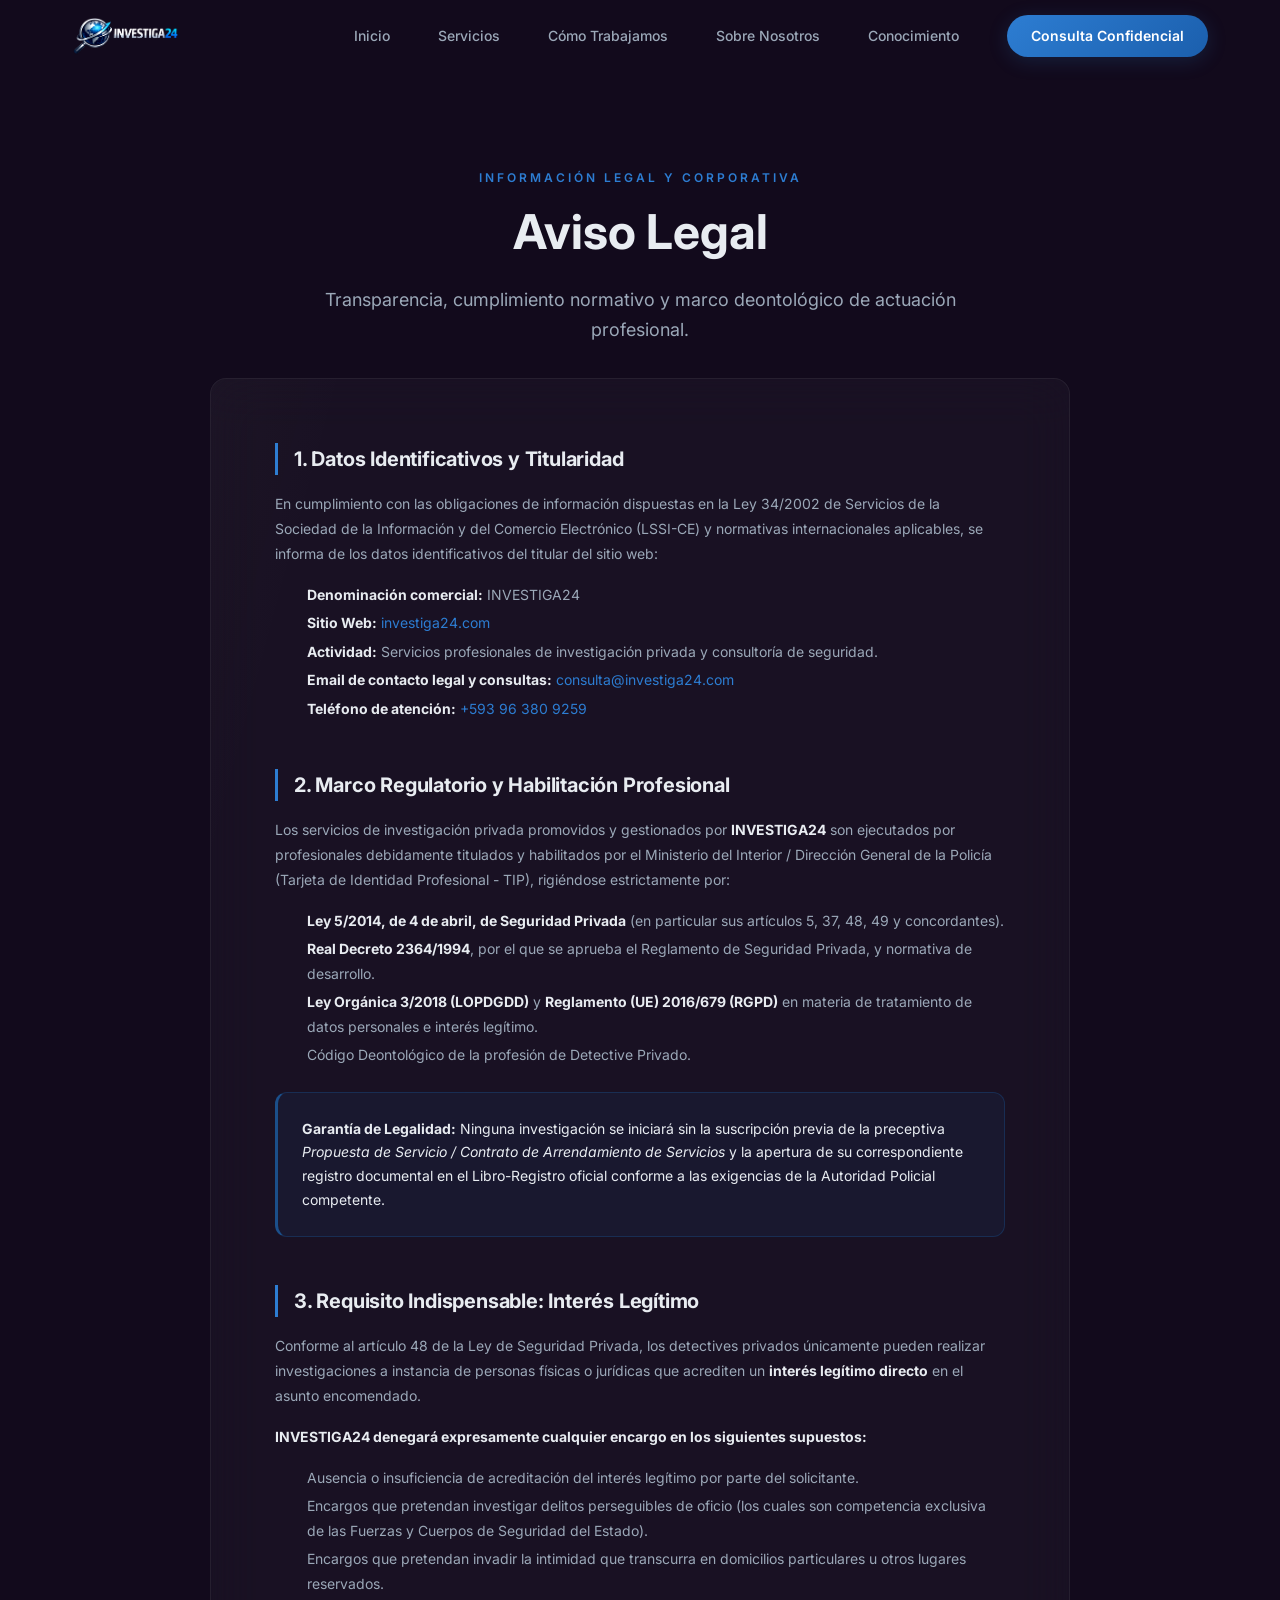
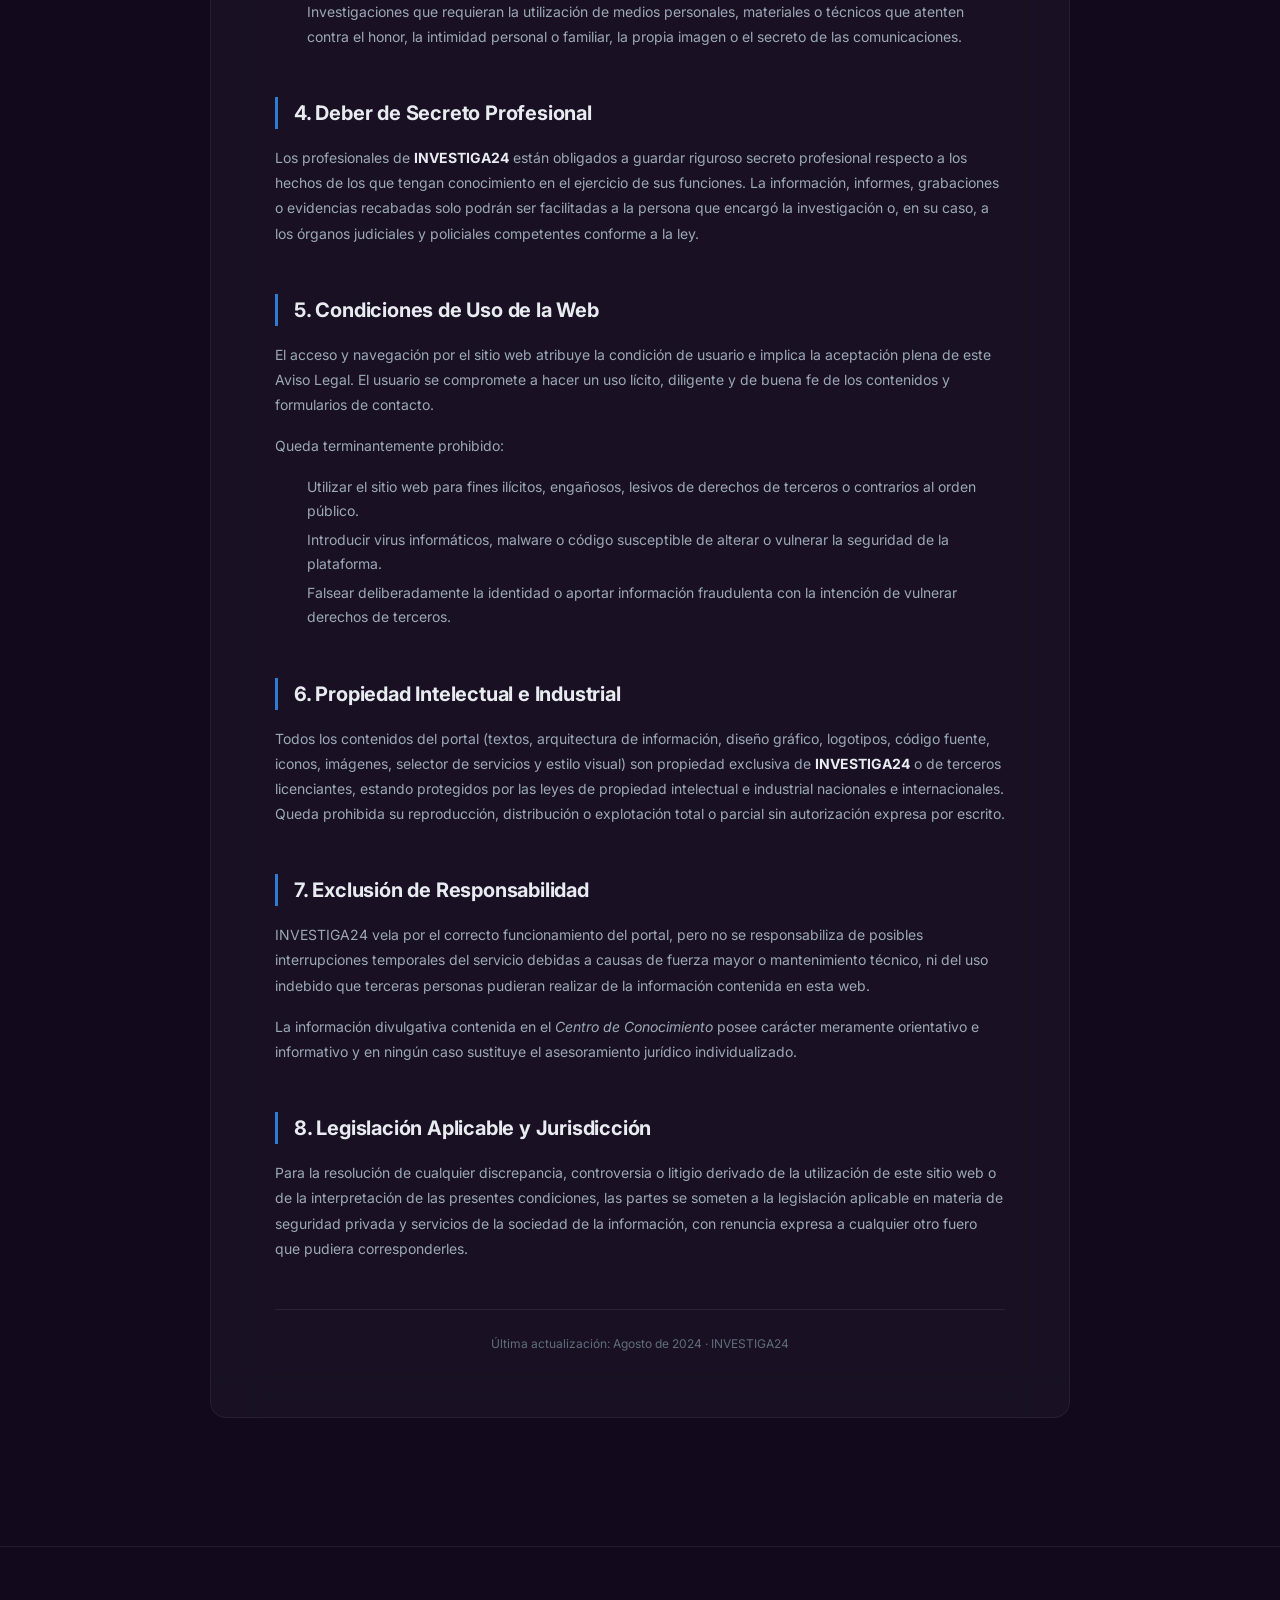
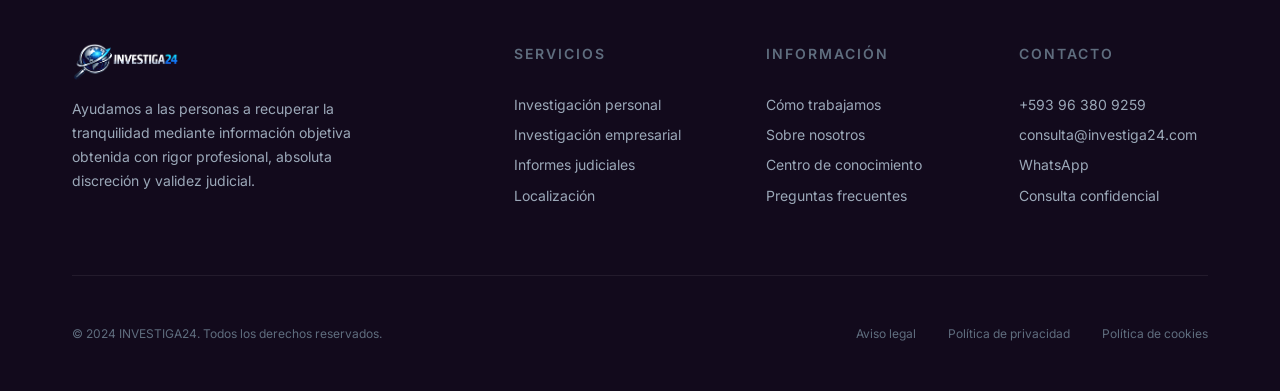
==== web/aviso-legal.html @ 8eb56a4f "feat: INVESTIGA24 web platform v1.0, official contacts (+593 96 380 9259), resend API integration, l" ====
<!DOCTYPE html>
<html lang="es">
<head>
  <meta charset="UTF-8">
  <meta name="viewport" content="width=device-width, initial-scale=1.0">
  <title>Aviso Legal — INVESTIGA24 | Marco Regulatorio y Deontológico</title>
  <meta name="description" content="Aviso Legal, términos de uso y marco regulatorio profesional de INVESTIGA24. Detectives privados habilitados conforme a la normativa de seguridad privada.">
  <link rel="canonical" href="https://investiga24.com/aviso-legal.html">
  <link rel="stylesheet" href="css/style.css">
  <link rel="icon" type="image/svg+xml" href="data:image/svg+xml,<svg xmlns='http://www.w3.org/2000/svg' viewBox='0 0 100 100'><text y='.9em' font-size='90'>🔍</text></svg>">
</head>
<body>

  <!-- Navigation -->
  <nav class="nav" id="navbar">
    <div class="nav-inner">
      <a href="index.html" class="nav-logo" aria-label="INVESTIGA24 Inicio">
        <img src="img/logo-investiga24.png" alt="INVESTIGA24">
      </a>
      <div class="nav-links" id="navLinks">
        <a href="index.html" class="nav-link">Inicio</a>
        <a href="servicios.html" class="nav-link">Servicios</a>
        <a href="como-trabajamos.html" class="nav-link">Cómo Trabajamos</a>
        <a href="sobre-nosotros.html" class="nav-link">Sobre Nosotros</a>
        <a href="conocimiento.html" class="nav-link">Conocimiento</a>
        <a href="consulta.html" class="btn btn-primary nav-cta">Consulta Confidencial</a>
      </div>
      <button class="nav-mobile-toggle" id="navToggle" aria-label="Abrir menú">
        <span></span><span></span><span></span>
      </button>
    </div>
  </nav>

  <!-- Header -->
  <section class="section" style="padding-top: calc(var(--nav-height) + var(--space-4xl)); padding-bottom: var(--space-xl);">
    <div class="container text-center">
      <span class="section-label fade-in">Información Legal y Corporativa</span>
      <h1 class="section-title fade-in" style="font-size: clamp(2rem, 4vw, var(--font-size-5xl));">Aviso Legal</h1>
      <p class="section-subtitle fade-in" style="max-width: 680px; margin: 0 auto;">Transparencia, cumplimiento normativo y marco deontológico de actuación profesional.</p>
    </div>
  </section>

  <!-- Main Content -->
  <section class="section" style="padding-top: 0;">
    <div class="container">
      <div class="legal-wrapper">
        <div class="glass-card legal-card fade-in">

          <!-- 1. Datos Identificativos -->
          <div class="legal-section">
            <h2>1. Datos Identificativos y Titularidad</h2>
            <p>En cumplimiento con las obligaciones de información dispuestas en la Ley 34/2002 de Servicios de la Sociedad de la Información y del Comercio Electrónico (LSSI-CE) y normativas internacionales aplicables, se informa de los datos identificativos del titular del sitio web:</p>
            <ul>
              <li><strong>Denominación comercial:</strong> INVESTIGA24</li>
              <li><strong>Sitio Web:</strong> <a href="https://investiga24.com" style="color: var(--color-accent);">investiga24.com</a></li>
              <li><strong>Actividad:</strong> Servicios profesionales de investigación privada y consultoría de seguridad.</li>
              <li><strong>Email de contacto legal y consultas:</strong> <a href="mailto:consulta@investiga24.com" style="color: var(--color-accent);">consulta@investiga24.com</a></li>
              <li><strong>Teléfono de atención:</strong> <a href="tel:+593963809259" style="color: var(--color-accent);">+593 96 380 9259</a></li>
            </ul>
          </div>

          <!-- 2. Marco Regulatorio y Habilitación Profesional -->
          <div class="legal-section">
            <h2>2. Marco Regulatorio y Habilitación Profesional</h2>
            <p>Los servicios de investigación privada promovidos y gestionados por <strong>INVESTIGA24</strong> son ejecutados por profesionales debidamente titulados y habilitados por el Ministerio del Interior / Dirección General de la Policía (Tarjeta de Identidad Profesional - TIP), rigiéndose estrictamente por:</p>
            <ul>
              <li><strong>Ley 5/2014, de 4 de abril, de Seguridad Privada</strong> (en particular sus artículos 5, 37, 48, 49 y concordantes).</li>
              <li><strong>Real Decreto 2364/1994</strong>, por el que se aprueba el Reglamento de Seguridad Privada, y normativa de desarrollo.</li>
              <li><strong>Ley Orgánica 3/2018 (LOPDGDD)</strong> y <strong>Reglamento (UE) 2016/679 (RGPD)</strong> en materia de tratamiento de datos personales e interés legítimo.</li>
              <li>Código Deontológico de la profesión de Detective Privado.</li>
            </ul>
            <div class="legal-callout legal-callout-shield">
              <strong>Garantía de Legalidad:</strong> Ninguna investigación se iniciará sin la suscripción previa de la preceptiva <em>Propuesta de Servicio / Contrato de Arrendamiento de Servicios</em> y la apertura de su correspondiente registro documental en el Libro-Registro oficial conforme a las exigencias de la Autoridad Policial competente.
            </div>
          </div>

          <!-- 3. Exigencia de Interés Legítimo Acreditado -->
          <div class="legal-section">
            <h2>3. Requisito Indispensable: Interés Legítimo</h2>
            <p>Conforme al artículo 48 de la Ley de Seguridad Privada, los detectives privados únicamente pueden realizar investigaciones a instancia de personas físicas o jurídicas que acrediten un <strong>interés legítimo directo</strong> en el asunto encomendado.</p>
            <p><strong>INVESTIGA24 denegará expresamente cualquier encargo en los siguientes supuestos:</strong></p>
            <ol>
              <li>Ausencia o insuficiencia de acreditación del interés legítimo por parte del solicitante.</li>
              <li>Encargos que pretendan investigar delitos perseguibles de oficio (los cuales son competencia exclusiva de las Fuerzas y Cuerpos de Seguridad del Estado).</li>
              <li>Encargos que pretendan invadir la intimidad que transcurra en domicilios particulares u otros lugares reservados.</li>
              <li>Investigaciones que requieran la utilización de medios personales, materiales o técnicos que atenten contra el honor, la intimidad personal o familiar, la propia imagen o el secreto de las comunicaciones.</li>
            </ol>
          </div>

          <!-- 4. Deber de Secreto Profesional y Confidencialidad -->
          <div class="legal-section">
            <h2>4. Deber de Secreto Profesional</h2>
            <p>Los profesionales de <strong>INVESTIGA24</strong> están obligados a guardar riguroso secreto profesional respecto a los hechos de los que tengan conocimiento en el ejercicio de sus funciones. La información, informes, grabaciones o evidencias recabadas solo podrán ser facilitadas a la persona que encargó la investigación o, en su caso, a los órganos judiciales y policiales competentes conforme a la ley.</p>
          </div>

          <!-- 5. Condiciones de Uso del Portal Web -->
          <div class="legal-section">
            <h2>5. Condiciones de Uso de la Web</h2>
            <p>El acceso y navegación por el sitio web atribuye la condición de usuario e implica la aceptación plena de este Aviso Legal. El usuario se compromete a hacer un uso lícito, diligente y de buena fe de los contenidos y formularios de contacto.</p>
            <p>Queda terminantemente prohibido:</p>
            <ul>
              <li>Utilizar el sitio web para fines ilícitos, engañosos, lesivos de derechos de terceros o contrarios al orden público.</li>
              <li>Introducir virus informáticos, malware o código susceptible de alterar o vulnerar la seguridad de la plataforma.</li>
              <li>Falsear deliberadamente la identidad o aportar información fraudulenta con la intención de vulnerar derechos de terceros.</li>
            </ul>
          </div>

          <!-- 6. Propiedad Intelectual e Industrial -->
          <div class="legal-section">
            <h2>6. Propiedad Intelectual e Industrial</h2>
            <p>Todos los contenidos del portal (textos, arquitectura de información, diseño gráfico, logotipos, código fuente, iconos, imágenes, selector de servicios y estilo visual) son propiedad exclusiva de <strong>INVESTIGA24</strong> o de terceros licenciantes, estando protegidos por las leyes de propiedad intelectual e industrial nacionales e internacionales. Queda prohibida su reproducción, distribución o explotación total o parcial sin autorización expresa por escrito.</p>
          </div>

          <!-- 7. Limitación de Responsabilidad -->
          <div class="legal-section">
            <h2>7. Exclusión de Responsabilidad</h2>
            <p>INVESTIGA24 vela por el correcto funcionamiento del portal, pero no se responsabiliza de posibles interrupciones temporales del servicio debidas a causas de fuerza mayor o mantenimiento técnico, ni del uso indebido que terceras personas pudieran realizar de la información contenida en esta web.</p>
            <p>La información divulgativa contenida en el <em>Centro de Conocimiento</em> posee carácter meramente orientativo e informativo y en ningún caso sustituye el asesoramiento jurídico individualizado.</p>
          </div>

          <!-- 8. Ley Aplicable y Fuero -->
          <div class="legal-section">
            <h2>8. Legislación Aplicable y Jurisdicción</h2>
            <p>Para la resolución de cualquier discrepancia, controversia o litigio derivado de la utilización de este sitio web o de la interpretación de las presentes condiciones, las partes se someten a la legislación aplicable en materia de seguridad privada y servicios de la sociedad de la información, con renuncia expresa a cualquier otro fuero que pudiera corresponderles.</p>
          </div>

          <div style="margin-top: var(--space-2xl); padding-top: var(--space-lg); border-top: 1px solid var(--color-border); text-align: center;">
            <p style="font-size: var(--font-size-xs); color: var(--color-text-muted);">Última actualización: Agosto de 2024 · INVESTIGA24</p>
          </div>

        </div>
      </div>
    </div>
  </section>

  <!-- Footer -->
  <footer class="footer" id="footer">
    <div class="container">
      <div class="footer-grid">
        <div class="footer-brand">
          <a href="index.html" class="nav-logo"><img src="img/logo-investiga24.png" alt="INVESTIGA24"></a>
          <p>Ayudamos a las personas a recuperar la tranquilidad mediante información objetiva obtenida con rigor profesional, absoluta discreción y validez judicial.</p>
        </div>
        <div class="footer-col">
          <h4>Servicios</h4>
          <a href="servicios.html#personal">Investigación personal</a>
          <a href="servicios.html#empresarial">Investigación empresarial</a>
          <a href="servicios.html#judicial">Informes judiciales</a>
          <a href="servicios.html#localizacion">Localización</a>
        </div>
        <div class="footer-col">
          <h4>Información</h4>
          <a href="como-trabajamos.html">Cómo trabajamos</a>
          <a href="sobre-nosotros.html">Sobre nosotros</a>
          <a href="conocimiento.html">Centro de conocimiento</a>
          <a href="index.html#faq">Preguntas frecuentes</a>
        </div>
        <div class="footer-col">
          <h4>Contacto</h4>
          <a href="tel:+593963809259">+593 96 380 9259</a>
          <a href="mailto:consulta@investiga24.com">consulta@investiga24.com</a>
          <a href="https://wa.me/593963809259" target="_blank" rel="noopener">WhatsApp</a>
          <a href="consulta.html">Consulta confidencial</a>
        </div>
      </div>
      <div class="footer-bottom">
        <p>&copy; 2024 INVESTIGA24. Todos los derechos reservados.</p>
        <div class="footer-legal">
          <a href="aviso-legal.html">Aviso legal</a>
          <a href="privacidad.html">Política de privacidad</a>
          <a href="cookies.html">Política de cookies</a>
        </div>
      </div>
    </div>
  </footer>

  <script src="js/main.js"></script>
</body>
</html>
---- web/css/style.css ----
/* ============================================
   INVESTIGA24 — Design System
   "Transformamos incertidumbre en certeza"
   Palette aligned with brand logo
   ============================================ */

/* --- Google Fonts --- */
@import url('https://fonts.googleapis.com/css2?family=Inter:wght@300;400;500;600;700;800&display=swap');

/* --- Design Tokens --- */
:root {
  /* Primary palette — Logo purple-navy */
  --color-bg: #120a1c;
  --color-bg-elevated: #1a1028;
  --color-bg-card: rgba(26, 16, 40, 0.7);
  --color-bg-glass: rgba(26, 16, 40, 0.45);
  --color-surface: #221538;
  --color-surface-hover: #2e1f4a;
  --color-border: rgba(255, 255, 255, 0.07);
  --color-border-hover: rgba(255, 255, 255, 0.14);

  /* Text — Chrome/silver to match logo metallic */
  --color-text-primary: #e8ecf1;
  --color-text-secondary: #9ba8b8;
  --color-text-muted: #5f6d7e;

  /* Accent — Logo blue (the "24" color) */
  --color-accent: #2d7dd2;
  --color-accent-hover: #3a8ee3;
  --color-accent-glow: rgba(45, 125, 210, 0.18);
  --color-accent-subtle: rgba(45, 125, 210, 0.08);

  /* Chrome/silver for highlights */
  --color-chrome: #b0bec5;
  --color-chrome-subtle: rgba(176, 190, 197, 0.08);

  /* Trust blue — logo globe */
  --color-trust: #1b4f8a;
  --color-trust-subtle: rgba(27, 79, 138, 0.12);

  /* Serenity — confirmation green */
  --color-serenity: #22c997;
  --color-serenity-subtle: rgba(34, 201, 151, 0.1);

  /* Glassmorphism — purple tint */
  --glass-bg: rgba(255, 255, 255, 0.03);
  --glass-border: rgba(255, 255, 255, 0.06);
  --glass-blur: 24px;

  /* Typography */
  --font-family: 'Inter', -apple-system, BlinkMacSystemFont, 'Segoe UI', sans-serif;
  --font-size-xs: 0.75rem;
  --font-size-sm: 0.875rem;
  --font-size-base: 1rem;
  --font-size-lg: 1.125rem;
  --font-size-xl: 1.25rem;
  --font-size-2xl: 1.5rem;
  --font-size-3xl: 1.875rem;
  --font-size-4xl: 2.25rem;
  --font-size-5xl: 3rem;
  --font-size-6xl: 3.75rem;

  /* Spacing */
  --space-xs: 0.25rem;
  --space-sm: 0.5rem;
  --space-md: 1rem;
  --space-lg: 1.5rem;
  --space-xl: 2rem;
  --space-2xl: 3rem;
  --space-3xl: 4rem;
  --space-4xl: 6rem;
  --space-5xl: 8rem;

  /* Borders */
  --radius-sm: 8px;
  --radius-md: 12px;
  --radius-lg: 16px;
  --radius-xl: 24px;
  --radius-full: 9999px;

  /* Shadows — purple-tinted */
  --shadow-sm: 0 1px 2px rgba(10, 5, 20, 0.4);
  --shadow-md: 0 4px 12px rgba(10, 5, 20, 0.5);
  --shadow-lg: 0 8px 32px rgba(10, 5, 20, 0.6);
  --shadow-glow: 0 0 40px var(--color-accent-glow);

  /* Transitions */
  --transition-fast: 150ms ease;
  --transition-base: 250ms ease;
  --transition-slow: 400ms ease;
  --transition-spring: 500ms cubic-bezier(0.34, 1.56, 0.64, 1);

  /* Layout */
  --max-width: 1200px;
  --nav-height: 72px;
}

/* --- Reset --- */
*,
*::before,
*::after {
  margin: 0;
  padding: 0;
  box-sizing: border-box;
}

html {
  scroll-behavior: smooth;
  -webkit-font-smoothing: antialiased;
  -moz-osx-font-smoothing: grayscale;
}

body {
  font-family: var(--font-family);
  font-size: var(--font-size-base);
  line-height: 1.6;
  color: var(--color-text-primary);
  background-color: var(--color-bg);
  overflow-x: hidden;
}

a {
  color: inherit;
  text-decoration: none;
}

img {
  max-width: 100%;
  height: auto;
  display: block;
}

ul, ol {
  list-style: none;
}

button {
  font-family: inherit;
  cursor: pointer;
  border: none;
  background: none;
}

/* --- Utility Classes --- */
.container {
  width: 100%;
  max-width: var(--max-width);
  margin: 0 auto;
  padding: 0 var(--space-xl);
}

.section {
  padding: var(--space-5xl) 0;
  position: relative;
}

.section-label {
  font-size: var(--font-size-xs);
  font-weight: 600;
  text-transform: uppercase;
  letter-spacing: 3px;
  color: var(--color-accent);
  margin-bottom: var(--space-md);
  display: block;
}

.section-title {
  font-size: var(--font-size-4xl);
  font-weight: 700;
  line-height: 1.2;
  margin-bottom: var(--space-lg);
  color: var(--color-text-primary);
}

.section-subtitle {
  font-size: var(--font-size-lg);
  color: var(--color-text-secondary);
  max-width: 640px;
  line-height: 1.7;
}

.text-center {
  text-align: center;
}

.text-center .section-subtitle {
  margin-left: auto;
  margin-right: auto;
}

.sr-only {
  position: absolute;
  width: 1px;
  height: 1px;
  overflow: hidden;
  clip: rect(0, 0, 0, 0);
  white-space: nowrap;
  border: 0;
}

/* --- Glass Card --- */
.glass-card {
  background: var(--glass-bg);
  backdrop-filter: blur(var(--glass-blur));
  -webkit-backdrop-filter: blur(var(--glass-blur));
  border: 1px solid var(--glass-border);
  border-radius: var(--radius-lg);
  padding: var(--space-2xl);
  transition: all var(--transition-base);
}

.glass-card:hover {
  border-color: var(--color-border-hover);
  background: rgba(255, 255, 255, 0.06);
  transform: translateY(-2px);
}

/* --- Buttons --- */
.btn {
  display: inline-flex;
  align-items: center;
  justify-content: center;
  gap: var(--space-sm);
  padding: 14px 32px;
  font-size: var(--font-size-base);
  font-weight: 600;
  border-radius: var(--radius-full);
  transition: all var(--transition-base);
  position: relative;
  overflow: hidden;
  white-space: nowrap;
}

.btn-primary {
  background: linear-gradient(135deg, var(--color-accent), #1b5fad);
  color: #fff;
  box-shadow: 0 4px 20px var(--color-accent-glow);
}

.btn-primary:hover {
  transform: translateY(-2px);
  box-shadow: 0 8px 32px rgba(45, 125, 210, 0.35);
}

.btn-secondary {
  background: var(--glass-bg);
  color: var(--color-text-primary);
  border: 1px solid var(--glass-border);
  backdrop-filter: blur(10px);
}

.btn-secondary:hover {
  background: rgba(255, 255, 255, 0.08);
  border-color: var(--color-border-hover);
  transform: translateY(-2px);
}

.btn-icon {
  width: 20px;
  height: 20px;
}

/* --- Navigation --- */
.nav {
  position: fixed;
  top: 0;
  left: 0;
  right: 0;
  height: var(--nav-height);
  z-index: 1000;
  transition: all var(--transition-base);
}

.nav.scrolled {
  background: rgba(18, 10, 28, 0.92);
  backdrop-filter: blur(24px);
  -webkit-backdrop-filter: blur(24px);
  border-bottom: 1px solid var(--color-border);
}

.nav-inner {
  display: flex;
  align-items: center;
  justify-content: space-between;
  height: 100%;
  max-width: var(--max-width);
  margin: 0 auto;
  padding: 0 var(--space-xl);
}

.nav-logo {
  font-size: var(--font-size-xl);
  font-weight: 800;
  letter-spacing: -0.5px;
  color: var(--color-text-primary);
  display: flex;
  align-items: center;
  gap: var(--space-sm);
}

.nav-logo img {
  height: 38px;
  width: auto;
  mix-blend-mode: lighten;
  filter: brightness(1.15) contrast(1.1);
  transition: opacity var(--transition-base);
}

.nav-logo:hover img {
  opacity: 0.85;
}

.nav-logo span {
  color: var(--color-accent);
  font-weight: 800;
}

.nav-links {
  display: flex;
  align-items: center;
  gap: var(--space-2xl);
}

.nav-link {
  font-size: var(--font-size-sm);
  font-weight: 500;
  color: var(--color-text-secondary);
  transition: color var(--transition-fast);
  position: relative;
}

.nav-link:hover,
.nav-link.active {
  color: var(--color-text-primary);
}

.nav-link::after {
  content: '';
  position: absolute;
  bottom: -4px;
  left: 0;
  width: 0;
  height: 2px;
  background: var(--color-accent);
  border-radius: 1px;
  transition: width var(--transition-base);
}

.nav-link:hover::after,
.nav-link.active::after {
  width: 100%;
}

.nav-cta {
  padding: 10px 24px;
  font-size: var(--font-size-sm);
}

.nav-mobile-toggle {
  display: none;
  flex-direction: column;
  gap: 5px;
  padding: 8px;
  cursor: pointer;
}

.nav-mobile-toggle span {
  display: block;
  width: 22px;
  height: 2px;
  background: var(--color-text-primary);
  border-radius: 2px;
  transition: all var(--transition-base);
}

/* --- Hero Section --- */
.hero {
  min-height: 100vh;
  display: flex;
  align-items: center;
  padding-top: var(--nav-height);
  position: relative;
  overflow: hidden;
}

.hero-bg {
  position: absolute;
  inset: 0;
  z-index: -1;
  background-image: linear-gradient(to right, rgba(18, 10, 28, 0.9) 20%, rgba(18, 10, 28, 0.4) 100%), url('../img/hero-bg.png');
  background-size: cover;
  background-position: center;
}

.hero-bg::before {
  content: '';
  position: absolute;
  top: -50%;
  right: -20%;
  width: 900px;
  height: 900px;
  background: radial-gradient(circle, rgba(45, 125, 210, 0.08) 0%, rgba(27, 79, 138, 0.03) 40%, transparent 70%);
  border-radius: 50%;
  animation: heroGlow 8s ease-in-out infinite alternate;
}

.hero-bg::after {
  content: '';
  position: absolute;
  bottom: -30%;
  left: -10%;
  width: 700px;
  height: 700px;
  background: radial-gradient(circle, rgba(100, 60, 160, 0.06) 0%, transparent 70%);
  border-radius: 50%;
  animation: heroGlow 10s ease-in-out infinite alternate-reverse;
}

@keyframes heroGlow {
  0% { transform: scale(1) translate(0, 0); opacity: 0.5; }
  100% { transform: scale(1.15) translate(20px, -20px); opacity: 1; }
}

.hero-content {
  max-width: 720px;
}

/* --- Image Placeholders --- */
.img-placeholder {
  width: 100%;
  min-height: 400px;
  background: linear-gradient(145deg, #1b1230, #0f1a2e);
  border: 2px dashed rgba(45, 125, 210, 0.25);
  border-radius: var(--radius-xl);
  display: flex;
  flex-direction: column;
  align-items: center;
  justify-content: center;
  gap: 10px;
  color: var(--color-text-muted);
  font-size: var(--font-size-xs);
  padding: var(--space-xl);
  position: relative;
  overflow: hidden;
}

.img-placeholder::before {
  content: '';
  position: absolute;
  inset: 0;
  background: radial-gradient(ellipse at 30% 40%, rgba(45, 125, 210, 0.06), transparent 60%);
  pointer-events: none;
}

.img-placeholder svg { color: var(--color-accent); opacity: 0.5; }
.img-placeholder-id { color: var(--color-accent); font-weight: 700; font-size: var(--font-size-sm); letter-spacing: 1px; }
.img-placeholder-size { color: var(--color-text-muted); }
.img-placeholder-desc { color: var(--color-text-muted); font-style: italic; text-align: center; max-width: 240px; line-height: 1.5; }

.hero-badge {
  display: inline-flex;
  align-items: center;
  gap: var(--space-sm);
  padding: 8px 16px;
  background: var(--color-accent-subtle);
  border: 1px solid rgba(45, 125, 210, 0.2);
  border-radius: var(--radius-full);
  font-size: var(--font-size-xs);
  font-weight: 600;
  color: var(--color-accent);
  text-transform: uppercase;
  letter-spacing: 2px;
  margin-bottom: var(--space-2xl);
}

.hero-badge-dot {
  width: 6px;
  height: 6px;
  background: var(--color-accent);
  border-radius: 50%;
  animation: pulse 2s ease-in-out infinite;
}

@keyframes pulse {
  0%, 100% { opacity: 1; }
  50% { opacity: 0.4; }
}

.hero h1 {
  font-size: clamp(2.5rem, 5vw, var(--font-size-6xl));
  font-weight: 800;
  line-height: 1.1;
  letter-spacing: -1.5px;
  margin-bottom: var(--space-xl);
}

.hero h1 .highlight {
  background: linear-gradient(135deg, var(--color-accent), #5ba3e6);
  -webkit-background-clip: text;
  -webkit-text-fill-color: transparent;
  background-clip: text;
}

.hero-subtitle {
  font-size: var(--font-size-lg);
  color: var(--color-text-secondary);
  line-height: 1.8;
  margin-bottom: var(--space-2xl);
  max-width: 580px;
}

.hero-actions {
  display: flex;
  gap: var(--space-md);
  flex-wrap: wrap;
  margin-bottom: var(--space-3xl);
}

/* --- Trust Bar --- */
.trust-bar {
  display: flex;
  gap: var(--space-2xl);
  flex-wrap: wrap;
}

.trust-item {
  display: flex;
  align-items: center;
  gap: var(--space-sm);
  font-size: var(--font-size-sm);
  color: var(--color-text-secondary);
}

.trust-icon {
  width: 18px;
  height: 18px;
  color: var(--color-serenity);
  flex-shrink: 0;
}

/* --- Understanding Section --- */
.understanding-grid {
  display: grid;
  grid-template-columns: repeat(3, 1fr);
  gap: var(--space-xl);
  margin-top: var(--space-3xl);
}

.understanding-card {
  text-align: center;
  padding: var(--space-2xl) var(--space-xl);
}

.understanding-card .card-icon {
  width: 48px;
  height: 48px;
  margin: 0 auto var(--space-lg);
  display: flex;
  align-items: center;
  justify-content: center;
  background: var(--color-accent-subtle);
  border-radius: var(--radius-md);
  color: var(--color-accent);
}

.understanding-card h3 {
  font-size: var(--font-size-lg);
  font-weight: 600;
  margin-bottom: var(--space-md);
}

.understanding-card p {
  font-size: var(--font-size-sm);
  color: var(--color-text-secondary);
  line-height: 1.7;
}

/* --- Process Section --- */
.process-steps {
  display: grid;
  grid-template-columns: repeat(5, 1fr);
  gap: var(--space-lg);
  margin-top: var(--space-3xl);
  position: relative;
}

.process-steps::before {
  content: '';
  position: absolute;
  top: 32px;
  left: 10%;
  right: 10%;
  height: 2px;
  background: linear-gradient(90deg, transparent, var(--color-accent), transparent);
  z-index: 0;
}

.process-step {
  text-align: center;
  position: relative;
  z-index: 1;
}

.step-number {
  width: 64px;
  height: 64px;
  margin: 0 auto var(--space-lg);
  display: flex;
  align-items: center;
  justify-content: center;
  background: var(--color-bg);
  border: 2px solid var(--color-accent);
  border-radius: 50%;
  font-size: var(--font-size-lg);
  font-weight: 700;
  color: var(--color-accent);
}

.process-step h3 {
  font-size: var(--font-size-base);
  font-weight: 600;
  margin-bottom: var(--space-sm);
}

.process-step p {
  font-size: var(--font-size-sm);
  color: var(--color-text-secondary);
  line-height: 1.6;
}

/* --- Services Preview --- */
.services-grid {
  display: grid;
  grid-template-columns: repeat(2, 1fr);
  gap: var(--space-xl);
  margin-top: var(--space-3xl);
}

.service-card {
  padding: var(--space-2xl);
  display: flex;
  flex-direction: column;
}

.service-card .service-icon {
  width: 40px;
  height: 40px;
  margin-bottom: var(--space-lg);
  color: var(--color-accent);
}

.service-card h3 {
  font-size: var(--font-size-xl);
  font-weight: 600;
  margin-bottom: var(--space-md);
}

.service-card p {
  font-size: var(--font-size-sm);
  color: var(--color-text-secondary);
  line-height: 1.7;
  flex: 1;
}

.service-card .service-link {
  display: inline-flex;
  align-items: center;
  gap: var(--space-sm);
  margin-top: var(--space-lg);
  font-size: var(--font-size-sm);
  font-weight: 600;
  color: var(--color-accent);
  transition: gap var(--transition-base);
}

.service-card:hover .service-link {
  gap: var(--space-md);
}

/* --- Manifesto Section --- */
.manifesto {
  background: linear-gradient(180deg, transparent, rgba(45, 125, 210, 0.04), transparent);
  text-align: center;
}

.manifesto-text {
  font-size: var(--font-size-xl);
  line-height: 1.9;
  color: var(--color-text-secondary);
  max-width: 800px;
  margin: 0 auto;
  font-weight: 300;
}

.manifesto-text strong {
  color: var(--color-text-primary);
  font-weight: 600;
}

.manifesto-signature {
  margin-top: var(--space-2xl);
  font-size: var(--font-size-sm);
  color: var(--color-text-muted);
  font-style: italic;
}

/* --- FAQ Section --- */
.faq-list {
  max-width: 768px;
  margin: var(--space-3xl) auto 0;
}

.faq-item {
  border-bottom: 1px solid var(--color-border);
}

.faq-question {
  display: flex;
  align-items: center;
  justify-content: space-between;
  width: 100%;
  padding: var(--space-xl) 0;
  font-size: var(--font-size-base);
  font-weight: 600;
  color: var(--color-text-primary);
  text-align: left;
  cursor: pointer;
  transition: color var(--transition-fast);
}

.faq-question:hover {
  color: var(--color-accent);
}

.faq-icon {
  width: 20px;
  height: 20px;
  color: var(--color-text-muted);
  transition: transform var(--transition-base);
  flex-shrink: 0;
  margin-left: var(--space-md);
}

.faq-item.active .faq-icon {
  transform: rotate(45deg);
  color: var(--color-accent);
}

.faq-answer {
  max-height: 0;
  overflow: hidden;
  transition: max-height var(--transition-slow);
}

.faq-answer-inner {
  padding-bottom: var(--space-xl);
  font-size: var(--font-size-sm);
  color: var(--color-text-secondary);
  line-height: 1.8;
}

/* --- CTA Section --- */
.cta-section {
  text-align: center;
}

.cta-box {
  background: linear-gradient(135deg, rgba(45, 125, 210, 0.06), rgba(100, 60, 160, 0.04));
  border: 1px solid rgba(45, 125, 210, 0.12);
  border-radius: var(--radius-xl);
  padding: var(--space-4xl) var(--space-2xl);
  position: relative;
  overflow: hidden;
}

.cta-box::before {
  content: '';
  position: absolute;
  top: -50%;
  left: 50%;
  transform: translateX(-50%);
  width: 500px;
  height: 500px;
  background: radial-gradient(circle, rgba(45, 125, 210, 0.1) 0%, transparent 70%);
  border-radius: 50%;
  pointer-events: none;
}

.cta-box h2 {
  font-size: var(--font-size-3xl);
  font-weight: 700;
  margin-bottom: var(--space-md);
  position: relative;
}

.cta-box p {
  font-size: var(--font-size-lg);
  color: var(--color-text-secondary);
  margin-bottom: var(--space-2xl);
  max-width: 520px;
  margin-left: auto;
  margin-right: auto;
  position: relative;
}

.cta-box .cta-actions {
  display: flex;
  justify-content: center;
  gap: var(--space-md);
  flex-wrap: wrap;
  position: relative;
}

.cta-contact-info {
  margin-top: var(--space-2xl);
  display: flex;
  justify-content: center;
  gap: var(--space-2xl);
  font-size: var(--font-size-sm);
  color: var(--color-text-muted);
  position: relative;
}

.cta-contact-info a {
  color: var(--color-text-secondary);
  transition: color var(--transition-fast);
}

.cta-contact-info a:hover {
  color: var(--color-accent);
}

/* --- Footer --- */
.footer {
  padding: var(--space-4xl) 0 var(--space-2xl);
  border-top: 1px solid var(--color-border);
}

.footer-grid {
  display: grid;
  grid-template-columns: 2fr 1fr 1fr 1fr;
  gap: var(--space-3xl);
  margin-bottom: var(--space-3xl);
}

.footer-brand p {
  font-size: var(--font-size-sm);
  color: var(--color-text-secondary);
  line-height: 1.7;
  margin-top: var(--space-md);
  max-width: 320px;
}

.footer-col h4 {
  font-size: var(--font-size-sm);
  font-weight: 600;
  text-transform: uppercase;
  letter-spacing: 2px;
  color: var(--color-text-muted);
  margin-bottom: var(--space-lg);
}

.footer-col a {
  display: block;
  font-size: var(--font-size-sm);
  color: var(--color-text-secondary);
  padding: var(--space-xs) 0;
  transition: color var(--transition-fast);
}

.footer-col a:hover {
  color: var(--color-accent);
}

.footer-bottom {
  display: flex;
  justify-content: space-between;
  align-items: center;
  padding-top: var(--space-2xl);
  border-top: 1px solid var(--color-border);
  font-size: var(--font-size-xs);
  color: var(--color-text-muted);
}

.footer-legal {
  display: flex;
  gap: var(--space-xl);
}

.footer-legal a {
  color: var(--color-text-muted);
  transition: color var(--transition-fast);
}

.footer-legal a:hover {
  color: var(--color-text-secondary);
}

/* --- Animations --- */
.fade-in {
  opacity: 0;
  transform: translateY(32px);
  transition: opacity 0.8s cubic-bezier(0.16, 1, 0.3, 1), transform 0.8s cubic-bezier(0.16, 1, 0.3, 1);
}

.fade-in.visible {
  opacity: 1;
  transform: translateY(0);
}

/* Staggered children inside grids */
.understanding-grid .fade-in:nth-child(1) { transition-delay: 0ms; }
.understanding-grid .fade-in:nth-child(2) { transition-delay: 120ms; }
.understanding-grid .fade-in:nth-child(3) { transition-delay: 240ms; }

.services-grid .fade-in:nth-child(1) { transition-delay: 0ms; }
.services-grid .fade-in:nth-child(2) { transition-delay: 100ms; }
.services-grid .fade-in:nth-child(3) { transition-delay: 200ms; }
.services-grid .fade-in:nth-child(4) { transition-delay: 300ms; }

.process-steps .fade-in:nth-child(1) { transition-delay: 0ms; }
.process-steps .fade-in:nth-child(2) { transition-delay: 80ms; }
.process-steps .fade-in:nth-child(3) { transition-delay: 160ms; }
.process-steps .fade-in:nth-child(4) { transition-delay: 240ms; }
.process-steps .fade-in:nth-child(5) { transition-delay: 320ms; }

/* Scale-in variant for cards */
.glass-card.fade-in {
  transform: translateY(32px) scale(0.97);
}
.glass-card.fade-in.visible {
  transform: translateY(0) scale(1);
}

/* Hero entrance animation */
@keyframes heroEnter {
  0% { opacity: 0; transform: translateY(40px); }
  100% { opacity: 1; transform: translateY(0); }
}

.hero-badge { animation: heroEnter 0.8s cubic-bezier(0.16, 1, 0.3, 1) 0.2s both; }
.hero h1 { animation: heroEnter 0.8s cubic-bezier(0.16, 1, 0.3, 1) 0.35s both; }
.hero-subtitle { animation: heroEnter 0.8s cubic-bezier(0.16, 1, 0.3, 1) 0.5s both; }
.hero-actions { animation: heroEnter 0.8s cubic-bezier(0.16, 1, 0.3, 1) 0.65s both; }
.trust-bar { animation: heroEnter 0.8s cubic-bezier(0.16, 1, 0.3, 1) 0.8s both; }

/* Subtle shimmer on glass cards */
.glass-card::after {
  content: '';
  position: absolute;
  top: 0; left: -75%;
  width: 50%; height: 100%;
  background: linear-gradient(90deg, transparent, rgba(176, 190, 197, 0.03), transparent);
  transform: skewX(-15deg);
  transition: left 0.8s ease;
  pointer-events: none;
}
.glass-card { position: relative; overflow: hidden; }
.glass-card:hover::after { left: 125%; }

/* Section label slide-in */
.section-label.fade-in {
  transform: translateY(16px) translateX(-12px);
}
.section-label.fade-in.visible {
  transform: translateY(0) translateX(0);
}

/* --- Responsive --- */
@media (max-width: 1024px) {
  .process-steps {
    grid-template-columns: repeat(3, 1fr);
  }
  .process-steps::before {
    display: none;
  }
  .footer-grid {
    grid-template-columns: 1fr 1fr;
  }
}

@media (max-width: 768px) {
  :root {
    --nav-height: 64px;
  }
  .container {
    padding: 0 var(--space-lg);
  }
  .section {
    padding: var(--space-3xl) 0;
  }
  .section-title {
    font-size: var(--font-size-3xl);
  }
  .nav-links {
    display: none;
    position: fixed;
    top: var(--nav-height);
    left: 0;
    right: 0;
    bottom: 0;
    background: var(--color-bg);
    flex-direction: column;
    padding: var(--space-2xl);
    gap: var(--space-lg);
  }
  .nav-links.open {
    display: flex;
  }
  .nav-mobile-toggle {
    display: flex;
  }
  .hero h1 {
    font-size: var(--font-size-4xl);
  }
  .hero-actions {
    flex-direction: column;
  }
  .understanding-grid {
    grid-template-columns: 1fr;
    gap: var(--space-lg);
  }
  .process-steps {
    grid-template-columns: 1fr 1fr;
    gap: var(--space-xl);
  }
  .services-grid {
    grid-template-columns: 1fr;
  }
  .trust-bar {
    flex-direction: column;
    gap: var(--space-md);
  }
  .footer-grid {
    grid-template-columns: 1fr;
    gap: var(--space-xl);
  }
  .footer-bottom {
    flex-direction: column;
    gap: var(--space-md);
    text-align: center;
  }
  .cta-contact-info {
    flex-direction: column;
    gap: var(--space-md);
  }
}

@media (max-width: 480px) {
  .process-steps {
    grid-template-columns: 1fr;
  }
  .hero h1 {
    font-size: var(--font-size-3xl);
  }
}

/* --- Legal Pages Styles --- */
.legal-wrapper {
  max-width: 860px;
  margin: 0 auto;
}
.legal-card {
  padding: var(--space-3xl);
}
@media (max-width: 640px) {
  .legal-card {
    padding: var(--space-xl);
  }
}
.legal-section {
  margin-bottom: var(--space-2xl);
}
.legal-section:last-child {
  margin-bottom: 0;
}
.legal-section h2 {
  font-size: var(--font-size-xl);
  font-weight: 700;
  color: var(--color-text-primary);
  border-left: 3px solid var(--color-accent);
  padding-left: var(--space-md);
  margin-bottom: var(--space-md);
  letter-spacing: -0.01em;
}
.legal-section h3 {
  font-size: var(--font-size-base);
  font-weight: 600;
  color: var(--color-accent);
  margin-top: var(--space-lg);
  margin-bottom: var(--space-sm);
}
.legal-section p {
  font-size: var(--font-size-sm);
  line-height: 1.8;
  color: var(--color-text-secondary);
  margin-bottom: var(--space-md);
}
.legal-section p strong {
  color: var(--color-text-primary);
}
.legal-section ul, .legal-section ol {
  padding-left: var(--space-xl);
  margin-bottom: var(--space-md);
}
.legal-section li {
  font-size: var(--font-size-sm);
  color: var(--color-text-secondary);
  line-height: 1.75;
  margin-bottom: var(--space-xs);
}
.legal-section li strong {
  color: var(--color-text-primary);
}
.legal-callout {
  background: var(--color-accent-subtle);
  border: 1px solid var(--color-accent-glow);
  border-left: 3px solid var(--color-accent);
  border-radius: var(--radius-md);
  padding: var(--space-lg);
  margin: var(--space-lg) 0;
  font-size: var(--font-size-sm);
  color: var(--color-text-primary);
  line-height: 1.7;
}
.legal-callout-shield {
  background: var(--color-trust-subtle);
  border: 1px solid rgba(27, 79, 138, 0.4);
  border-left: 3px solid var(--color-trust);
}
.legal-table-responsive {
  overflow-x: auto;
  margin: var(--space-lg) 0;
}
.legal-table {
  width: 100%;
  border-collapse: collapse;
  font-size: var(--font-size-xs);
}
.legal-table th {
  background: var(--color-surface);
  color: var(--color-text-primary);
  text-align: left;
  padding: 12px 16px;
  font-weight: 600;
  border-bottom: 1px solid var(--color-border-hover);
}
.legal-table td {
  padding: 12px 16px;
  border-bottom: 1px solid var(--color-border);
  color: var(--color-text-secondary);
  vertical-align: top;
}
.legal-table tr:hover td {
  background: rgba(255, 255, 255, 0.02);
}
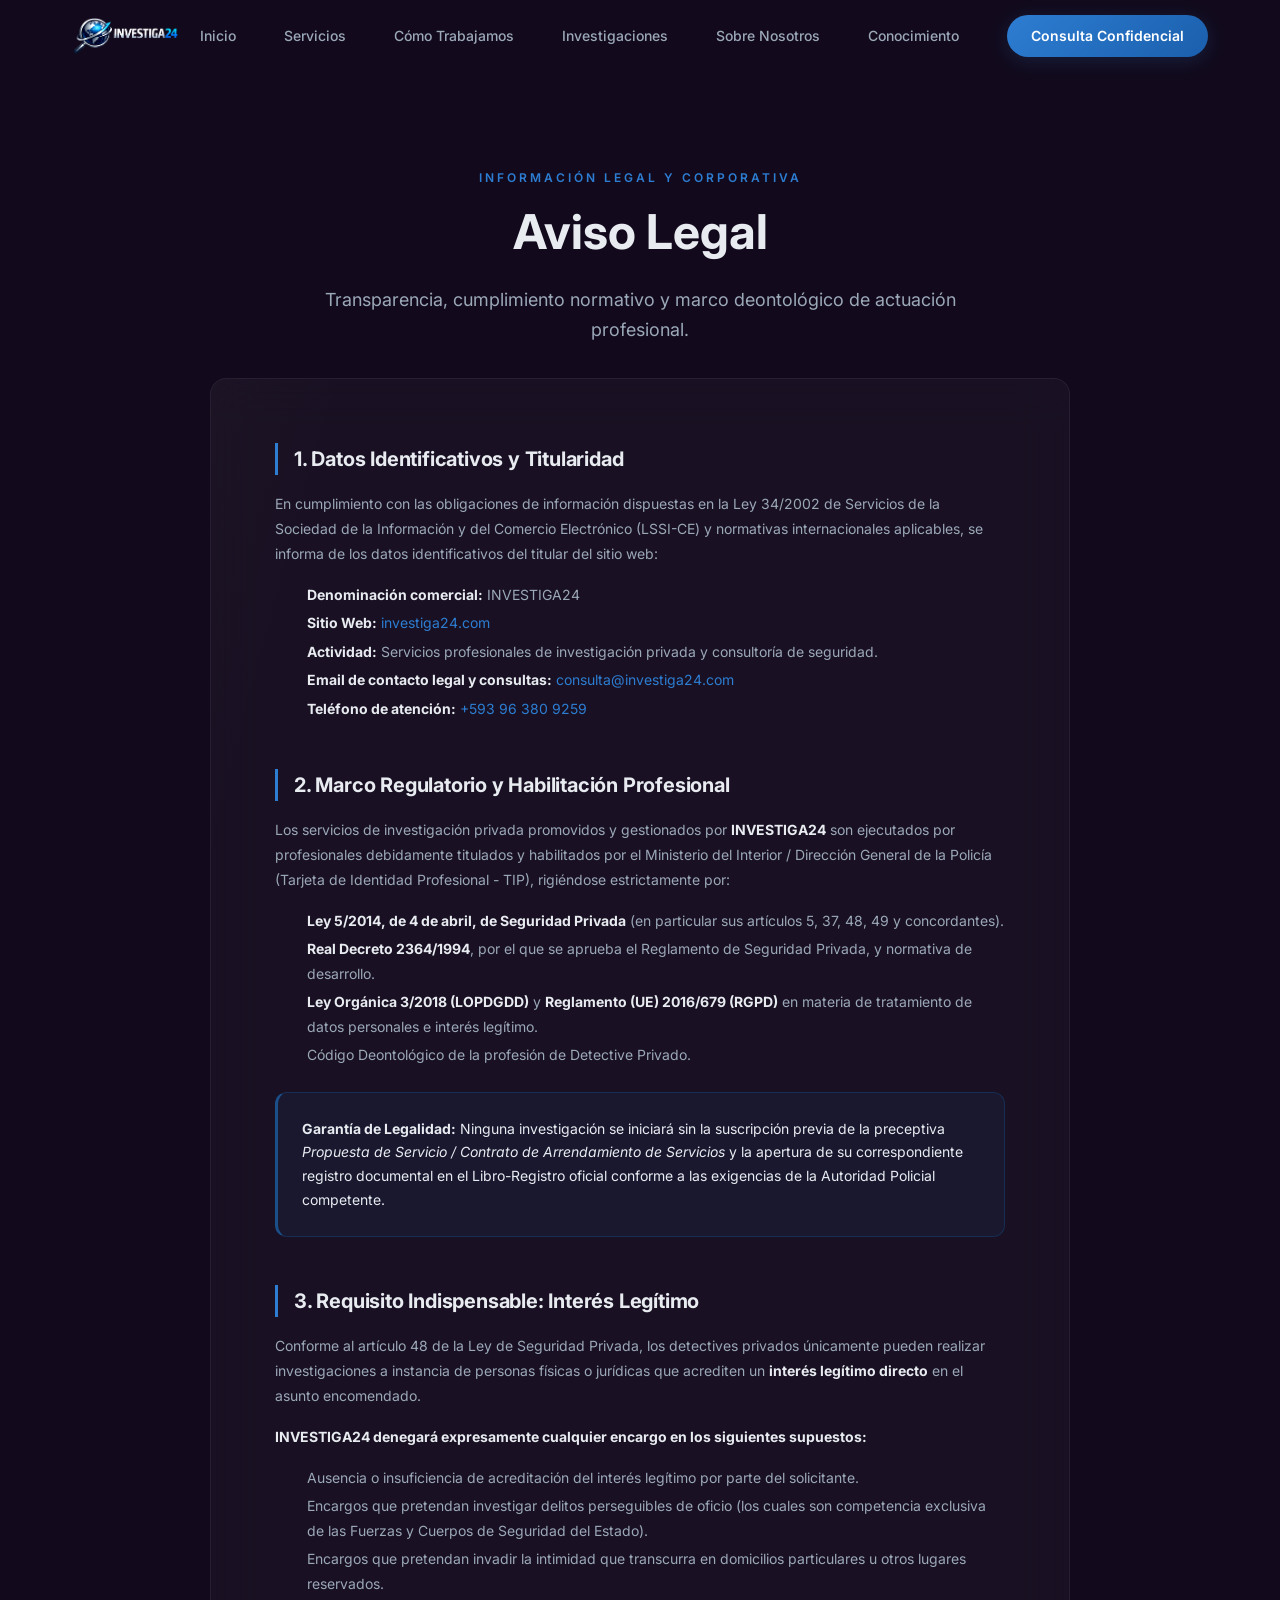
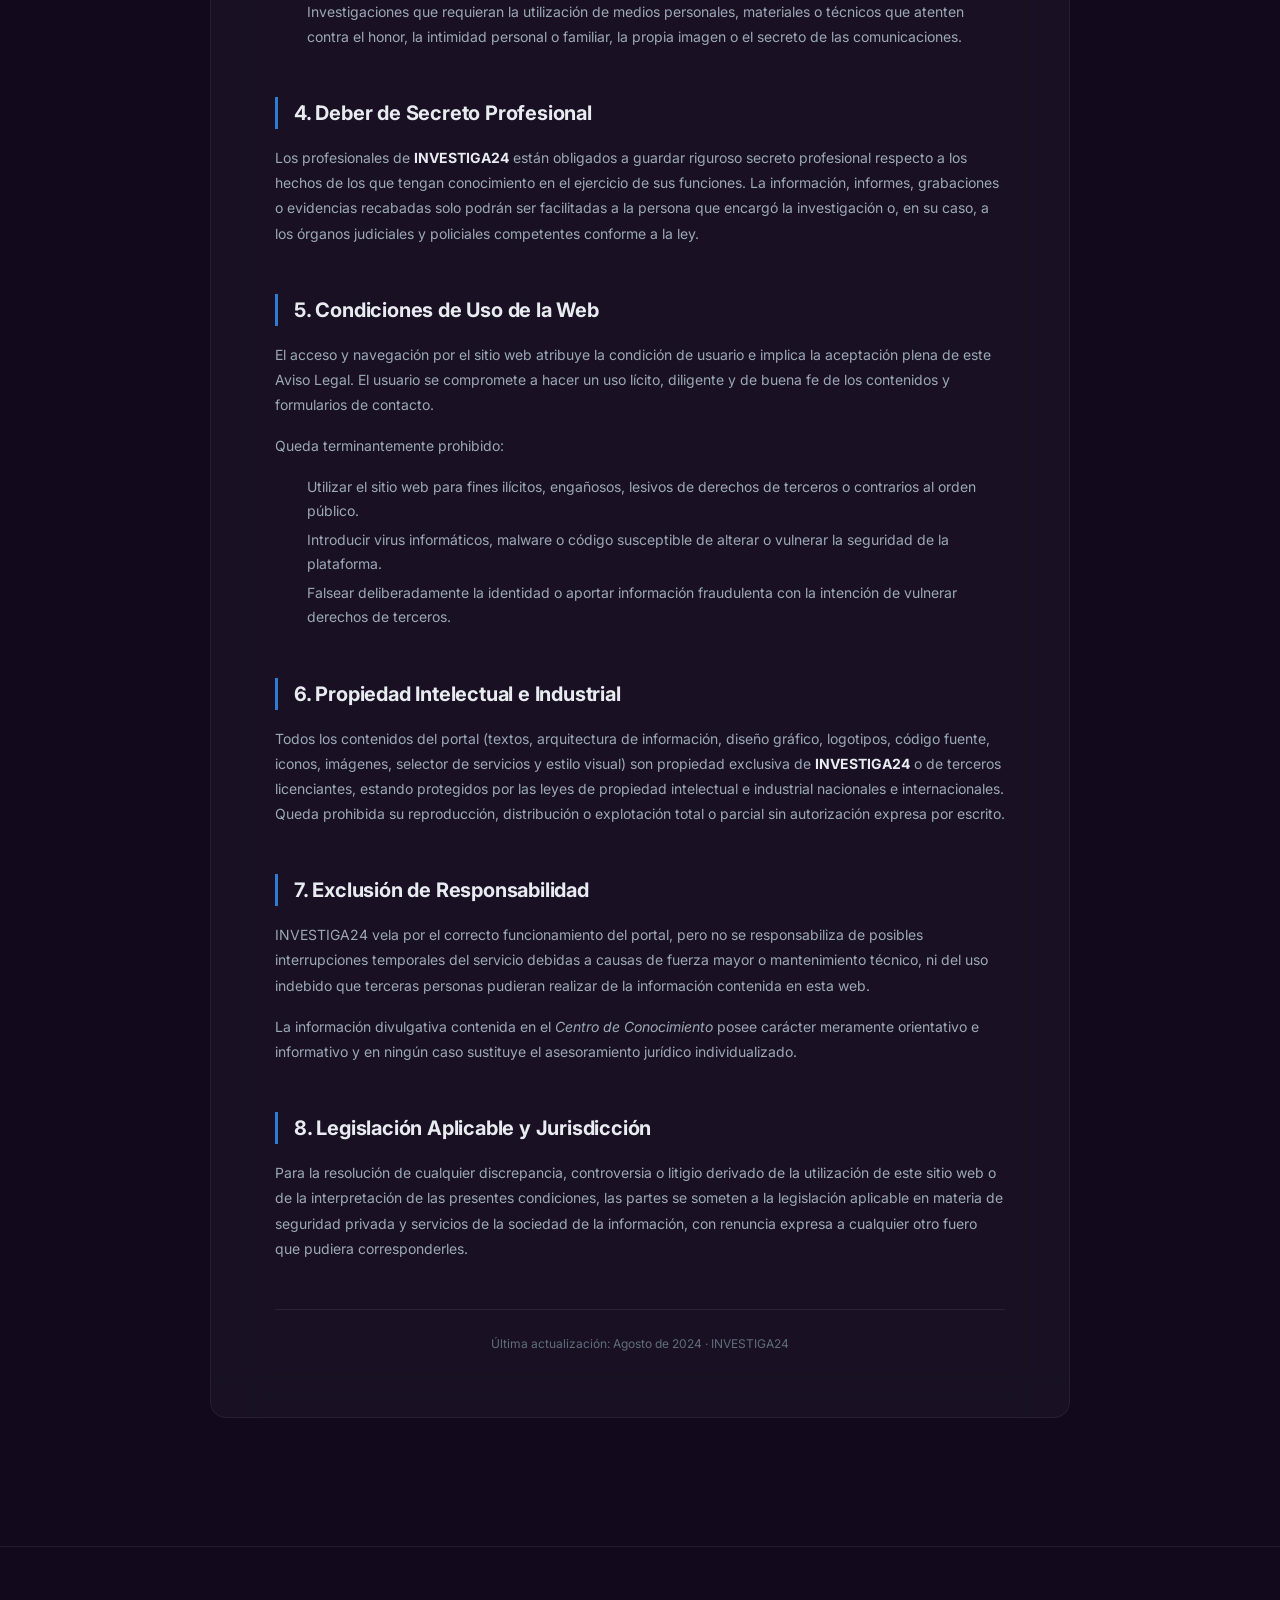
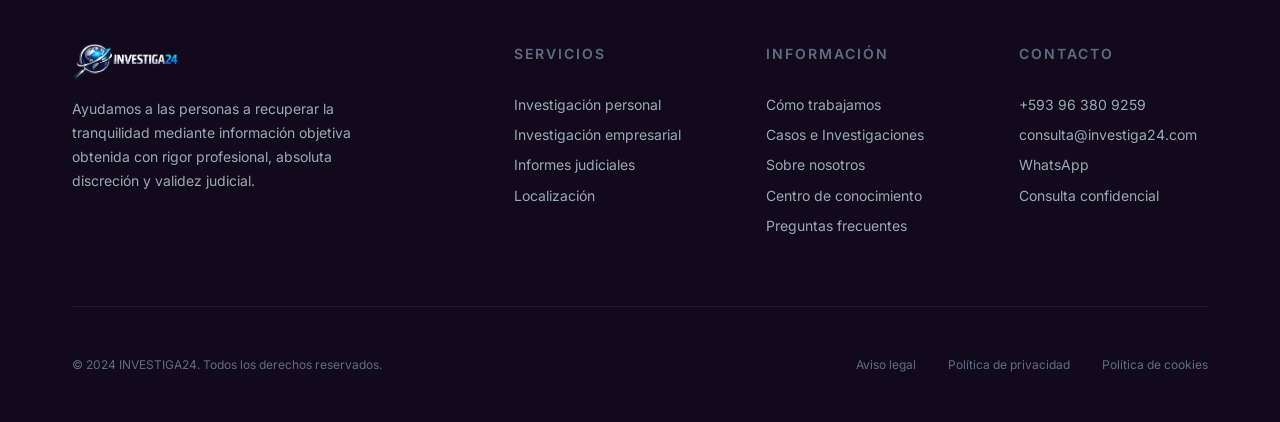
==== commit eae64246: "feat: add 'Investigaciones' section (investigaciones.html) with 3 real legal case studies, forensic " ====
--- a/web/aviso-legal.html
+++ b/web/aviso-legal.html
@@ -21,6 +21,7 @@
         <a href="index.html" class="nav-link">Inicio</a>
         <a href="servicios.html" class="nav-link">Servicios</a>
         <a href="como-trabajamos.html" class="nav-link">Cómo Trabajamos</a>
+        <a href="investigaciones.html" class="nav-link">Investigaciones</a>
         <a href="sobre-nosotros.html" class="nav-link">Sobre Nosotros</a>
         <a href="conocimiento.html" class="nav-link">Conocimiento</a>
         <a href="consulta.html" class="btn btn-primary nav-cta">Consulta Confidencial</a>
@@ -151,6 +152,7 @@
         <div class="footer-col">
           <h4>Información</h4>
           <a href="como-trabajamos.html">Cómo trabajamos</a>
+          <a href="investigaciones.html">Casos e Investigaciones</a>
           <a href="sobre-nosotros.html">Sobre nosotros</a>
           <a href="conocimiento.html">Centro de conocimiento</a>
           <a href="index.html#faq">Preguntas frecuentes</a>
--- a/web/css/style.css
+++ b/web/css/style.css
@@ -805,11 +805,76 @@
 
 .cta-box .cta-actions {
   display: flex;
+  gap: var(--space-md);
   justify-content: center;
-  gap: var(--space-md);
   flex-wrap: wrap;
   position: relative;
 }
+
+/* --- Direct Contact Grid --- */
+.contact-grid-section {
+  display: grid;
+  grid-template-columns: 1fr 1.25fr;
+  gap: var(--space-2xl);
+  align-items: start;
+  margin-top: var(--space-2xl);
+}
+@media (max-width: 900px) {
+  .contact-grid-section {
+    grid-template-columns: 1fr;
+    gap: var(--space-xl);
+  }
+}
+.contact-info-panel {
+  text-align: left;
+}
+.contact-info-card {
+  padding: var(--space-xl);
+  border-radius: var(--radius-lg);
+  background: var(--glass-bg);
+  border: 1px solid var(--glass-border);
+  margin-bottom: var(--space-lg);
+  display: flex;
+  align-items: flex-start;
+  gap: var(--space-md);
+  transition: all var(--transition-base);
+}
+.contact-info-card:hover {
+  border-color: var(--color-border-hover);
+  transform: translateY(-2px);
+}
+.contact-info-icon {
+  width: 40px;
+  height: 40px;
+  border-radius: var(--radius-md);
+  background: var(--color-accent-subtle);
+  color: var(--color-accent);
+  display: flex;
+  align-items: center;
+  justify-content: center;
+  flex-shrink: 0;
+}
+.contact-info-icon svg {
+  width: 20px;
+  height: 20px;
+}
+.contact-info-content h4 {
+  font-size: var(--font-size-base);
+  font-weight: 600;
+  margin-bottom: 4px;
+}
+.contact-info-content p {
+  font-size: var(--font-size-xs);
+  color: var(--color-text-secondary);
+  line-height: 1.5;
+  margin: 0;
+}
+.contact-info-content a {
+  color: var(--color-accent);
+  font-weight: 600;
+  text-decoration: none;
+}
+
 
 .cta-contact-info {
   margin-top: var(--space-2xl);
@@ -1155,3 +1220,178 @@
   background: rgba(255, 255, 255, 0.02);
 }
 
+/* --- Form System --- */
+.form-group {
+  margin-bottom: var(--space-xl);
+  text-align: left;
+}
+.form-label {
+  display: block;
+  font-size: var(--font-size-sm);
+  font-weight: 600;
+  color: var(--color-text-primary);
+  margin-bottom: var(--space-xs);
+}
+.form-label .required-dot {
+  color: #f43f5e;
+  margin-left: 2px;
+}
+.form-hint {
+  font-size: var(--font-size-xs);
+  color: var(--color-text-muted);
+  margin-top: 5px;
+  line-height: 1.5;
+}
+.form-input, .form-textarea, .form-select {
+  width: 100%;
+  padding: 13px 16px;
+  font-family: var(--font-family);
+  font-size: var(--font-size-sm);
+  background: rgba(18, 10, 28, 0.6);
+  border: 1px solid var(--color-border);
+  border-radius: var(--radius-md);
+  color: var(--color-text-primary);
+  transition: all var(--transition-base);
+  outline: none;
+}
+.form-input:focus, .form-textarea:focus, .form-select:focus {
+  border-color: var(--color-accent);
+  background: rgba(22, 12, 34, 0.85);
+  box-shadow: 0 0 0 3px var(--color-accent-glow);
+}
+.form-input::placeholder, .form-textarea::placeholder {
+  color: var(--color-text-muted);
+}
+.form-textarea {
+  min-height: 120px;
+  resize: vertical;
+  line-height: 1.6;
+}
+.form-select {
+  appearance: none;
+  cursor: pointer;
+  background-image: url("data:image/svg+xml,%3Csvg xmlns='http://www.w3.org/2000/svg' width='16' height='16' viewBox='0 0 24 24' fill='none' stroke='%239ba8b8' stroke-width='2'%3E%3Cpath d='M6 9l6 6 6-6'/%3E%3C/svg%3E");
+  background-repeat: no-repeat;
+  background-position: right 14px center;
+  padding-right: 40px;
+}
+.form-select option {
+  background: #1a1028;
+  color: #e8ecf1;
+  padding: 8px;
+}
+.form-grid {
+  display: grid;
+  grid-template-columns: 1fr 1fr;
+  gap: var(--space-lg);
+}
+.form-grid-3 {
+  display: grid;
+  grid-template-columns: repeat(3, 1fr);
+  gap: var(--space-lg);
+}
+@media (max-width: 768px) {
+  .form-grid, .form-grid-3 {
+    grid-template-columns: 1fr;
+    gap: var(--space-md);
+  }
+}
+.form-pills-container {
+  display: flex;
+  gap: var(--space-sm);
+  flex-wrap: wrap;
+  margin-top: 4px;
+}
+.form-pill-label {
+  display: inline-flex;
+  align-items: center;
+  padding: 8px 14px;
+  border-radius: var(--radius-full);
+  background: rgba(255, 255, 255, 0.03);
+  border: 1px solid var(--color-border);
+  color: var(--color-text-secondary);
+  font-size: var(--font-size-xs);
+  font-weight: 500;
+  cursor: pointer;
+  transition: all var(--transition-fast);
+  user-select: none;
+}
+.form-pill-label:hover {
+  border-color: var(--color-border-hover);
+  color: var(--color-text-primary);
+}
+.form-pill-input {
+  display: none;
+}
+.form-pill-input:checked + .form-pill-label {
+  background: var(--color-accent-subtle);
+  border-color: var(--color-accent);
+  color: #ffffff;
+  box-shadow: 0 0 12px var(--color-accent-glow);
+}
+.form-checkbox-group {
+  display: flex;
+  align-items: flex-start;
+  gap: var(--space-sm);
+  margin-top: var(--space-lg);
+  margin-bottom: var(--space-lg);
+  text-align: left;
+}
+.form-checkbox {
+  margin-top: 3px;
+  accent-color: var(--color-accent);
+  width: 16px;
+  height: 16px;
+  cursor: pointer;
+  flex-shrink: 0;
+}
+.form-checkbox-text {
+  font-size: var(--font-size-xs);
+  color: var(--color-text-secondary);
+  line-height: 1.5;
+}
+.form-checkbox-text a {
+  color: var(--color-accent);
+  text-decoration: underline;
+}
+.form-guarantees {
+  display: flex;
+  justify-content: space-around;
+  gap: var(--space-lg);
+  margin-top: var(--space-2xl);
+  padding-top: var(--space-lg);
+  border-top: 1px solid var(--color-border);
+  flex-wrap: wrap;
+}
+.form-guarantee {
+  display: flex;
+  align-items: center;
+  gap: var(--space-sm);
+  font-size: var(--font-size-xs);
+  color: var(--color-text-secondary);
+  font-weight: 500;
+}
+.form-guarantee svg {
+  width: 16px;
+  height: 16px;
+  color: var(--color-serenity);
+  flex-shrink: 0;
+}
+
+/* --- Infographic & Showcase Visuals --- */
+.img-showcase {
+  width: 100%;
+  max-width: 100%;
+  height: auto;
+  display: block;
+  border-radius: var(--radius-lg, 12px);
+  border: 1px solid rgba(212, 168, 83, 0.25);
+  box-shadow: 0 16px 36px -10px rgba(0, 0, 0, 0.6), 0 0 20px rgba(212, 168, 83, 0.08);
+  margin: var(--space-2xl) auto;
+  transition: transform 0.3s cubic-bezier(0.16, 1, 0.3, 1), box-shadow 0.3s ease;
+}
+
+.img-showcase:hover {
+  transform: translateY(-2px);
+  box-shadow: 0 20px 42px -8px rgba(0, 0, 0, 0.7), 0 0 28px rgba(212, 168, 83, 0.16);
+}
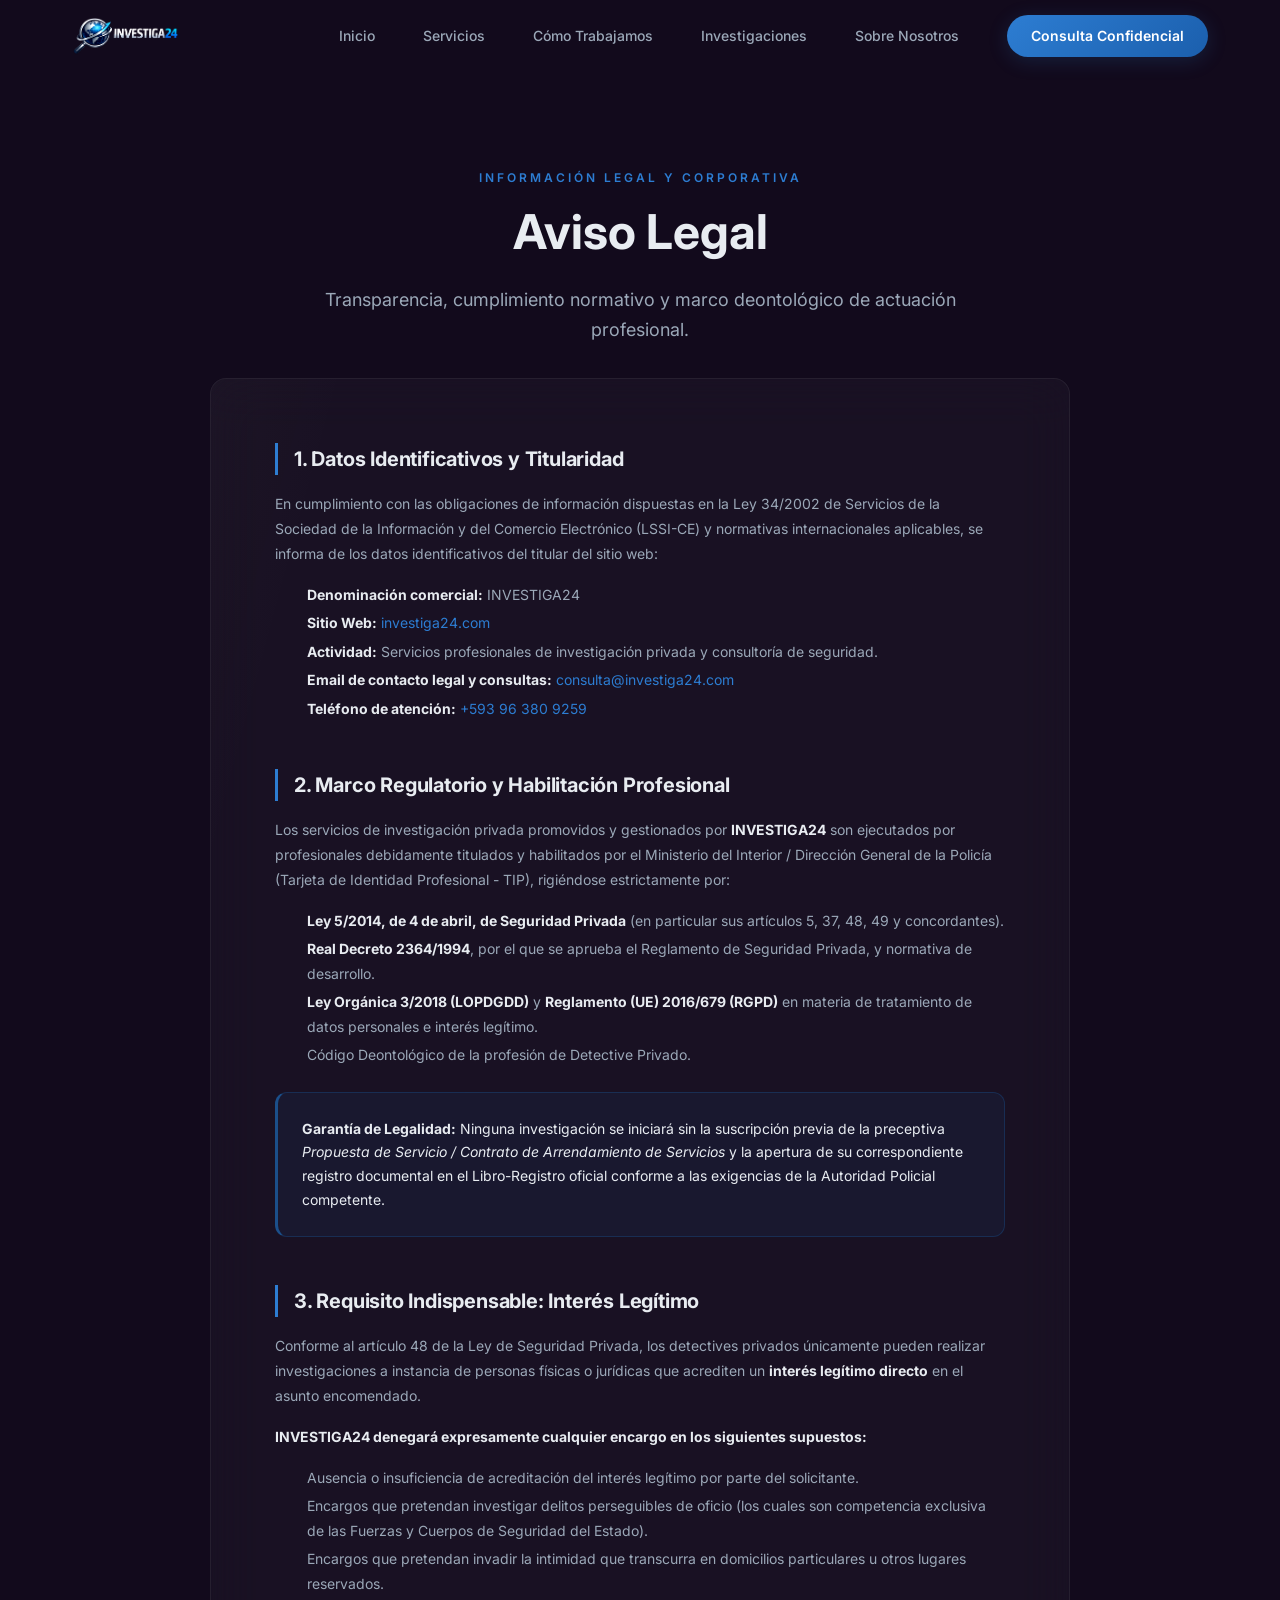
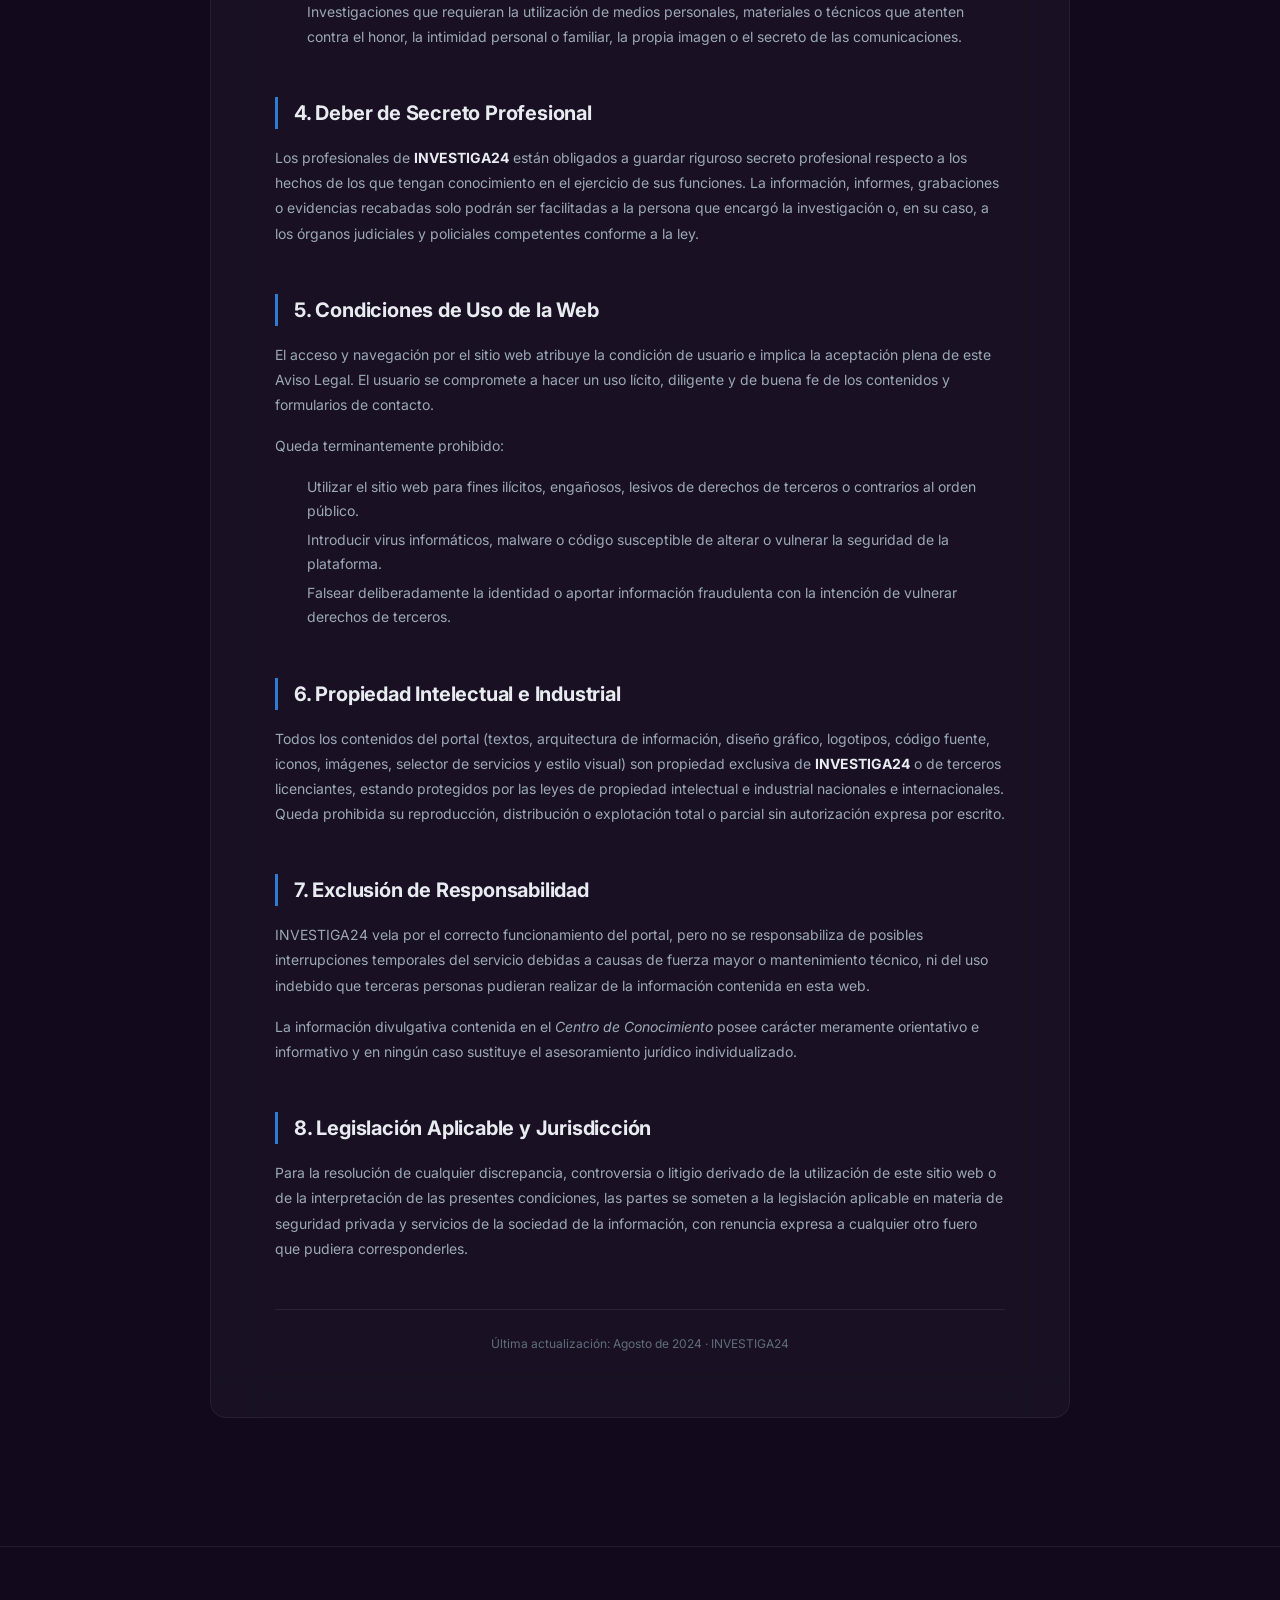
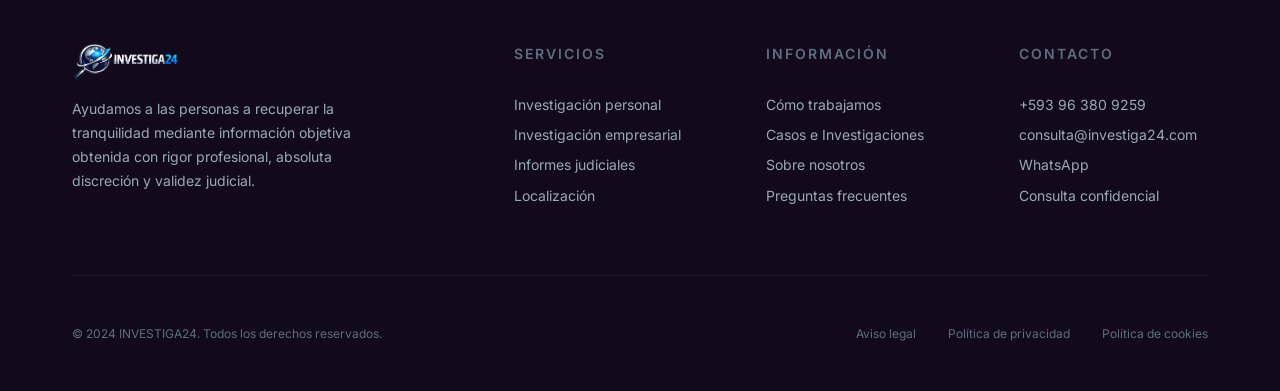
==== commit 5df9da7e: "feat: restructure 'Investigaciones' as interactive magazine blog, use real photo for Tatiana case, r" ====
--- a/web/aviso-legal.html
+++ b/web/aviso-legal.html
@@ -23,7 +23,6 @@
         <a href="como-trabajamos.html" class="nav-link">Cómo Trabajamos</a>
         <a href="investigaciones.html" class="nav-link">Investigaciones</a>
         <a href="sobre-nosotros.html" class="nav-link">Sobre Nosotros</a>
-        <a href="conocimiento.html" class="nav-link">Conocimiento</a>
         <a href="consulta.html" class="btn btn-primary nav-cta">Consulta Confidencial</a>
       </div>
       <button class="nav-mobile-toggle" id="navToggle" aria-label="Abrir menú">
@@ -154,7 +153,6 @@
           <a href="como-trabajamos.html">Cómo trabajamos</a>
           <a href="investigaciones.html">Casos e Investigaciones</a>
           <a href="sobre-nosotros.html">Sobre nosotros</a>
-          <a href="conocimiento.html">Centro de conocimiento</a>
           <a href="index.html#faq">Preguntas frecuentes</a>
         </div>
         <div class="footer-col">
--- a/web/css/style.css
+++ b/web/css/style.css
@@ -425,6 +425,47 @@
   max-width: 720px;
 }
 
+/* --- Subpage Header Hero (Full-Width Cinematic Dark Background) --- */
+.page-hero {
+  position: relative;
+  padding-top: calc(var(--nav-height) + var(--space-4xl));
+  padding-bottom: var(--space-3xl);
+  overflow: hidden;
+  background-color: #0d0918;
+  border-bottom: 1px solid rgba(212, 168, 83, 0.18);
+}
+
+.page-hero-bg {
+  position: absolute;
+  inset: 0;
+  z-index: 0;
+  background-image: 
+    linear-gradient(180deg, rgba(13, 9, 24, 0.82) 0%, rgba(13, 9, 24, 0.92) 65%, rgba(13, 9, 24, 1) 100%),
+    linear-gradient(90deg, rgba(13, 9, 24, 0.95) 0%, rgba(13, 9, 24, 0.68) 50%, rgba(13, 9, 24, 0.95) 100%),
+    url('../img/hero-bg.png');
+  background-size: cover;
+  background-position: center 30%;
+  pointer-events: none;
+}
+
+.page-hero-bg::before {
+  content: '';
+  position: absolute;
+  top: -40%;
+  right: -10%;
+  width: 600px;
+  height: 600px;
+  background: radial-gradient(circle, rgba(212, 168, 83, 0.1) 0%, rgba(45, 125, 210, 0.04) 40%, transparent 70%);
+  border-radius: 50%;
+  pointer-events: none;
+  animation: heroGlow 8s ease-in-out infinite alternate;
+}
+
+.page-hero .container {
+  position: relative;
+  z-index: 1;
+}
+
 /* --- Image Placeholders --- */
 .img-placeholder {
   width: 100%;
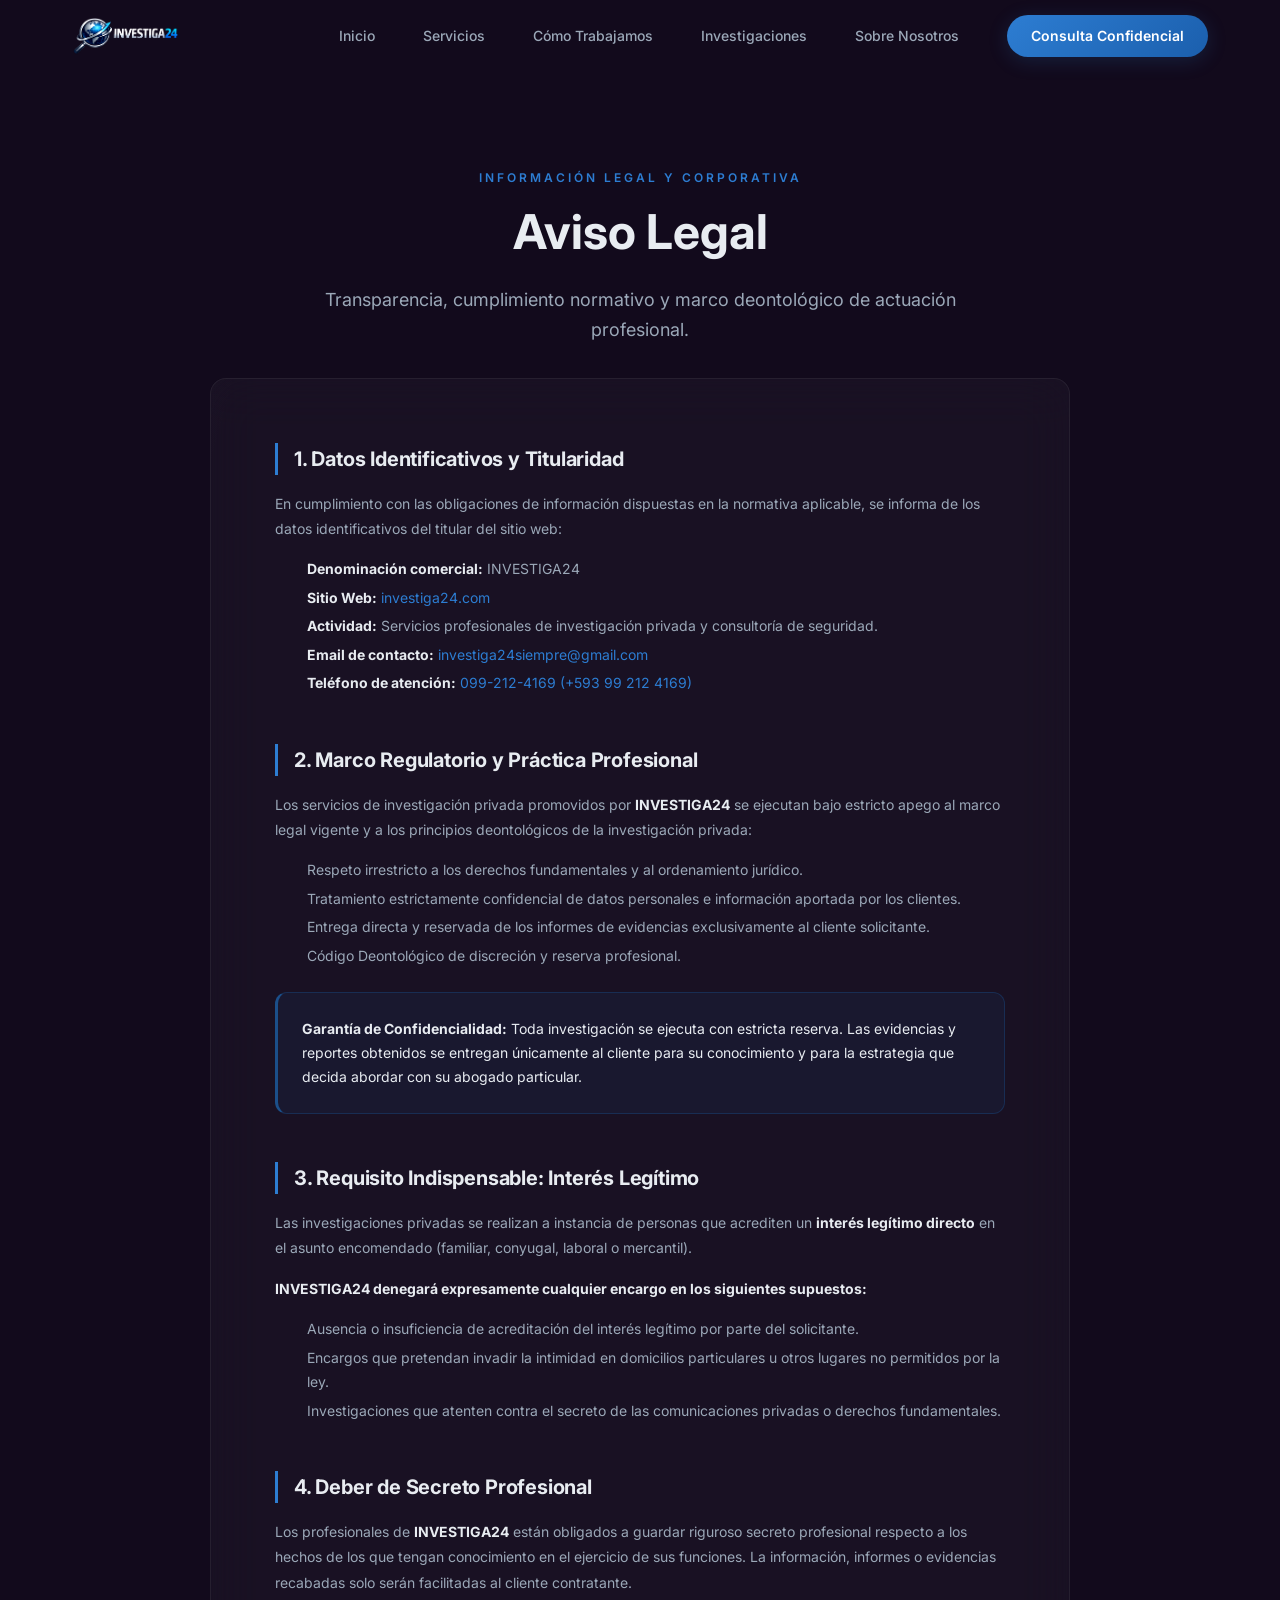
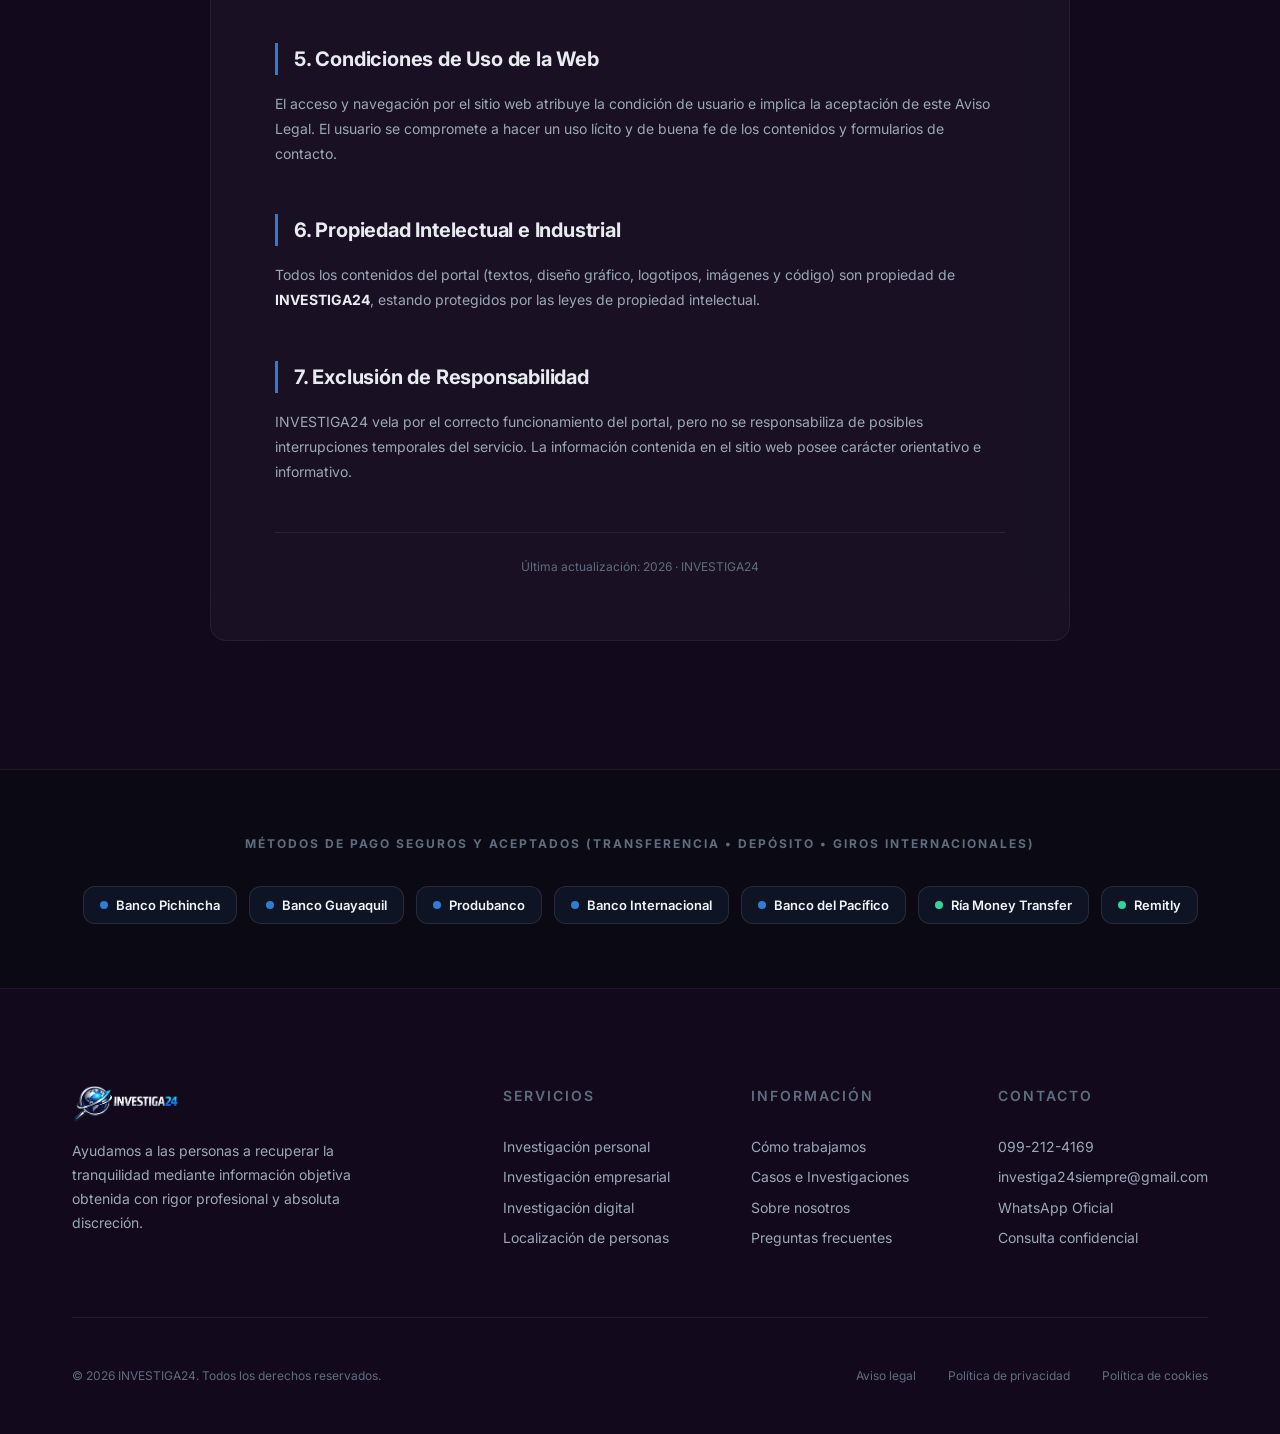
==== commit 84a553f8: "Ajustes integrales: nuevo servicio investigacion digital, eliminacion de bienes y enfoque pericial, " ====
--- a/web/aviso-legal.html
+++ b/web/aviso-legal.html
@@ -6,7 +6,7 @@
   <title>Aviso Legal — INVESTIGA24 | Marco Regulatorio y Deontológico</title>
   <meta name="description" content="Aviso Legal, términos de uso y marco regulatorio profesional de INVESTIGA24. Detectives privados habilitados conforme a la normativa de seguridad privada.">
   <link rel="canonical" href="https://investiga24.com/aviso-legal.html">
-  <link rel="stylesheet" href="css/style.css">
+  <link rel="stylesheet" href="css/style.css?v=3.0">
   <link rel="icon" type="image/svg+xml" href="data:image/svg+xml,<svg xmlns='http://www.w3.org/2000/svg' viewBox='0 0 100 100'><text y='.9em' font-size='90'>🔍</text></svg>">
 </head>
 <body>
@@ -49,86 +49,88 @@
           <!-- 1. Datos Identificativos -->
           <div class="legal-section">
             <h2>1. Datos Identificativos y Titularidad</h2>
-            <p>En cumplimiento con las obligaciones de información dispuestas en la Ley 34/2002 de Servicios de la Sociedad de la Información y del Comercio Electrónico (LSSI-CE) y normativas internacionales aplicables, se informa de los datos identificativos del titular del sitio web:</p>
+            <p>En cumplimiento con las obligaciones de información dispuestas en la normativa aplicable, se informa de los datos identificativos del titular del sitio web:</p>
             <ul>
               <li><strong>Denominación comercial:</strong> INVESTIGA24</li>
               <li><strong>Sitio Web:</strong> <a href="https://investiga24.com" style="color: var(--color-accent);">investiga24.com</a></li>
               <li><strong>Actividad:</strong> Servicios profesionales de investigación privada y consultoría de seguridad.</li>
-              <li><strong>Email de contacto legal y consultas:</strong> <a href="mailto:consulta@investiga24.com" style="color: var(--color-accent);">consulta@investiga24.com</a></li>
-              <li><strong>Teléfono de atención:</strong> <a href="tel:+593963809259" style="color: var(--color-accent);">+593 96 380 9259</a></li>
+              <li><strong>Email de contacto:</strong> <a href="mailto:investiga24siempre@gmail.com" style="color: var(--color-accent);">investiga24siempre@gmail.com</a></li>
+              <li><strong>Teléfono de atención:</strong> <a href="tel:+593992124169" style="color: var(--color-accent);">099-212-4169 (+593 99 212 4169)</a></li>
             </ul>
           </div>
 
-          <!-- 2. Marco Regulatorio y Habilitación Profesional -->
+          <!-- 2. Marco Regulatorio y Práctica Profesional -->
           <div class="legal-section">
-            <h2>2. Marco Regulatorio y Habilitación Profesional</h2>
-            <p>Los servicios de investigación privada promovidos y gestionados por <strong>INVESTIGA24</strong> son ejecutados por profesionales debidamente titulados y habilitados por el Ministerio del Interior / Dirección General de la Policía (Tarjeta de Identidad Profesional - TIP), rigiéndose estrictamente por:</p>
+            <h2>2. Marco Regulatorio y Práctica Profesional</h2>
+            <p>Los servicios de investigación privada promovidos por <strong>INVESTIGA24</strong> se ejecutan bajo estricto apego al marco legal vigente y a los principios deontológicos de la investigación privada:</p>
             <ul>
-              <li><strong>Ley 5/2014, de 4 de abril, de Seguridad Privada</strong> (en particular sus artículos 5, 37, 48, 49 y concordantes).</li>
-              <li><strong>Real Decreto 2364/1994</strong>, por el que se aprueba el Reglamento de Seguridad Privada, y normativa de desarrollo.</li>
-              <li><strong>Ley Orgánica 3/2018 (LOPDGDD)</strong> y <strong>Reglamento (UE) 2016/679 (RGPD)</strong> en materia de tratamiento de datos personales e interés legítimo.</li>
-              <li>Código Deontológico de la profesión de Detective Privado.</li>
+              <li>Respeto irrestricto a los derechos fundamentales y al ordenamiento jurídico.</li>
+              <li>Tratamiento estrictamente confidencial de datos personales e información aportada por los clientes.</li>
+              <li>Entrega directa y reservada de los informes de evidencias exclusivamente al cliente solicitante.</li>
+              <li>Código Deontológico de discreción y reserva profesional.</li>
             </ul>
             <div class="legal-callout legal-callout-shield">
-              <strong>Garantía de Legalidad:</strong> Ninguna investigación se iniciará sin la suscripción previa de la preceptiva <em>Propuesta de Servicio / Contrato de Arrendamiento de Servicios</em> y la apertura de su correspondiente registro documental en el Libro-Registro oficial conforme a las exigencias de la Autoridad Policial competente.
+              <strong>Garantía de Confidencialidad:</strong> Toda investigación se ejecuta con estricta reserva. Las evidencias y reportes obtenidos se entregan únicamente al cliente para su conocimiento y para la estrategia que decida abordar con su abogado particular.
             </div>
           </div>
 
           <!-- 3. Exigencia de Interés Legítimo Acreditado -->
           <div class="legal-section">
             <h2>3. Requisito Indispensable: Interés Legítimo</h2>
-            <p>Conforme al artículo 48 de la Ley de Seguridad Privada, los detectives privados únicamente pueden realizar investigaciones a instancia de personas físicas o jurídicas que acrediten un <strong>interés legítimo directo</strong> en el asunto encomendado.</p>
+            <p>Las investigaciones privadas se realizan a instancia de personas que acrediten un <strong>interés legítimo directo</strong> en el asunto encomendado (familiar, conyugal, laboral o mercantil).</p>
             <p><strong>INVESTIGA24 denegará expresamente cualquier encargo en los siguientes supuestos:</strong></p>
             <ol>
               <li>Ausencia o insuficiencia de acreditación del interés legítimo por parte del solicitante.</li>
-              <li>Encargos que pretendan investigar delitos perseguibles de oficio (los cuales son competencia exclusiva de las Fuerzas y Cuerpos de Seguridad del Estado).</li>
-              <li>Encargos que pretendan invadir la intimidad que transcurra en domicilios particulares u otros lugares reservados.</li>
-              <li>Investigaciones que requieran la utilización de medios personales, materiales o técnicos que atenten contra el honor, la intimidad personal o familiar, la propia imagen o el secreto de las comunicaciones.</li>
+              <li>Encargos que pretendan invadir la intimidad en domicilios particulares u otros lugares no permitidos por la ley.</li>
+              <li>Investigaciones que atenten contra el secreto de las comunicaciones privadas o derechos fundamentales.</li>
             </ol>
           </div>
 
           <!-- 4. Deber de Secreto Profesional y Confidencialidad -->
           <div class="legal-section">
             <h2>4. Deber de Secreto Profesional</h2>
-            <p>Los profesionales de <strong>INVESTIGA24</strong> están obligados a guardar riguroso secreto profesional respecto a los hechos de los que tengan conocimiento en el ejercicio de sus funciones. La información, informes, grabaciones o evidencias recabadas solo podrán ser facilitadas a la persona que encargó la investigación o, en su caso, a los órganos judiciales y policiales competentes conforme a la ley.</p>
+            <p>Los profesionales de <strong>INVESTIGA24</strong> están obligados a guardar riguroso secreto profesional respecto a los hechos de los que tengan conocimiento en el ejercicio de sus funciones. La información, informes o evidencias recabadas solo serán facilitadas al cliente contratante.</p>
           </div>
 
           <!-- 5. Condiciones de Uso del Portal Web -->
           <div class="legal-section">
             <h2>5. Condiciones de Uso de la Web</h2>
-            <p>El acceso y navegación por el sitio web atribuye la condición de usuario e implica la aceptación plena de este Aviso Legal. El usuario se compromete a hacer un uso lícito, diligente y de buena fe de los contenidos y formularios de contacto.</p>
-            <p>Queda terminantemente prohibido:</p>
-            <ul>
-              <li>Utilizar el sitio web para fines ilícitos, engañosos, lesivos de derechos de terceros o contrarios al orden público.</li>
-              <li>Introducir virus informáticos, malware o código susceptible de alterar o vulnerar la seguridad de la plataforma.</li>
-              <li>Falsear deliberadamente la identidad o aportar información fraudulenta con la intención de vulnerar derechos de terceros.</li>
-            </ul>
+            <p>El acceso y navegación por el sitio web atribuye la condición de usuario e implica la aceptación de este Aviso Legal. El usuario se compromete a hacer un uso lícito y de buena fe de los contenidos y formularios de contacto.</p>
           </div>
 
           <!-- 6. Propiedad Intelectual e Industrial -->
           <div class="legal-section">
             <h2>6. Propiedad Intelectual e Industrial</h2>
-            <p>Todos los contenidos del portal (textos, arquitectura de información, diseño gráfico, logotipos, código fuente, iconos, imágenes, selector de servicios y estilo visual) son propiedad exclusiva de <strong>INVESTIGA24</strong> o de terceros licenciantes, estando protegidos por las leyes de propiedad intelectual e industrial nacionales e internacionales. Queda prohibida su reproducción, distribución o explotación total o parcial sin autorización expresa por escrito.</p>
+            <p>Todos los contenidos del portal (textos, diseño gráfico, logotipos, imágenes y código) son propiedad de <strong>INVESTIGA24</strong>, estando protegidos por las leyes de propiedad intelectual.</p>
           </div>
 
           <!-- 7. Limitación de Responsabilidad -->
           <div class="legal-section">
             <h2>7. Exclusión de Responsabilidad</h2>
-            <p>INVESTIGA24 vela por el correcto funcionamiento del portal, pero no se responsabiliza de posibles interrupciones temporales del servicio debidas a causas de fuerza mayor o mantenimiento técnico, ni del uso indebido que terceras personas pudieran realizar de la información contenida en esta web.</p>
-            <p>La información divulgativa contenida en el <em>Centro de Conocimiento</em> posee carácter meramente orientativo e informativo y en ningún caso sustituye el asesoramiento jurídico individualizado.</p>
-          </div>
-
-          <!-- 8. Ley Aplicable y Fuero -->
-          <div class="legal-section">
-            <h2>8. Legislación Aplicable y Jurisdicción</h2>
-            <p>Para la resolución de cualquier discrepancia, controversia o litigio derivado de la utilización de este sitio web o de la interpretación de las presentes condiciones, las partes se someten a la legislación aplicable en materia de seguridad privada y servicios de la sociedad de la información, con renuncia expresa a cualquier otro fuero que pudiera corresponderles.</p>
+            <p>INVESTIGA24 vela por el correcto funcionamiento del portal, pero no se responsabiliza de posibles interrupciones temporales del servicio. La información contenida en el sitio web posee carácter orientativo e informativo.</p>
           </div>
 
           <div style="margin-top: var(--space-2xl); padding-top: var(--space-lg); border-top: 1px solid var(--color-border); text-align: center;">
-            <p style="font-size: var(--font-size-xs); color: var(--color-text-muted);">Última actualización: Agosto de 2024 · INVESTIGA24</p>
+            <p style="font-size: var(--font-size-xs); color: var(--color-text-muted);">Última actualización: 2026 · INVESTIGA24</p>
           </div>
 
         </div>
+      </div>
+    </div>
+  </section>
+
+  <!-- Métodos de Pago Flexibles y Seguros -->
+  <section class="payment-section">
+    <div class="container">
+      <div class="payment-title">Métodos de Pago Seguros y Aceptados (Transferencia &bull; Depósito &bull; Giros Internacionales)</div>
+      <div class="payment-badges-wrap">
+        <span class="pay-badge"><span class="pay-dot"></span> Banco Pichincha</span>
+        <span class="pay-badge"><span class="pay-dot"></span> Banco Guayaquil</span>
+        <span class="pay-badge"><span class="pay-dot"></span> Produbanco</span>
+        <span class="pay-badge"><span class="pay-dot"></span> Banco Internacional</span>
+        <span class="pay-badge"><span class="pay-dot"></span> Banco del Pacífico</span>
+        <span class="pay-badge pay-intl"><span class="pay-dot"></span> Ría Money Transfer</span>
+        <span class="pay-badge pay-intl"><span class="pay-dot"></span> Remitly</span>
       </div>
     </div>
   </section>
@@ -139,14 +141,14 @@
       <div class="footer-grid">
         <div class="footer-brand">
           <a href="index.html" class="nav-logo"><img src="img/logo-investiga24.png" alt="INVESTIGA24"></a>
-          <p>Ayudamos a las personas a recuperar la tranquilidad mediante información objetiva obtenida con rigor profesional, absoluta discreción y validez judicial.</p>
+          <p>Ayudamos a las personas a recuperar la tranquilidad mediante información objetiva obtenida con rigor profesional y absoluta discreción.</p>
         </div>
         <div class="footer-col">
           <h4>Servicios</h4>
           <a href="servicios.html#personal">Investigación personal</a>
           <a href="servicios.html#empresarial">Investigación empresarial</a>
-          <a href="servicios.html#judicial">Informes judiciales</a>
-          <a href="servicios.html#localizacion">Localización</a>
+          <a href="servicios.html#digital">Investigación digital</a>
+          <a href="servicios.html#localizacion">Localización de personas</a>
         </div>
         <div class="footer-col">
           <h4>Información</h4>
@@ -157,14 +159,14 @@
         </div>
         <div class="footer-col">
           <h4>Contacto</h4>
-          <a href="tel:+593963809259">+593 96 380 9259</a>
-          <a href="mailto:consulta@investiga24.com">consulta@investiga24.com</a>
-          <a href="https://wa.me/593963809259" target="_blank" rel="noopener">WhatsApp</a>
+          <a href="tel:+593992124169">099-212-4169</a>
+          <a href="mailto:investiga24siempre@gmail.com">investiga24siempre@gmail.com</a>
+          <a href="https://wa.me/593992124169" target="_blank" rel="noopener">WhatsApp Oficial</a>
           <a href="consulta.html">Consulta confidencial</a>
         </div>
       </div>
       <div class="footer-bottom">
-        <p>&copy; 2024 INVESTIGA24. Todos los derechos reservados.</p>
+        <p>&copy; 2026 INVESTIGA24. Todos los derechos reservados.</p>
         <div class="footer-legal">
           <a href="aviso-legal.html">Aviso legal</a>
           <a href="privacidad.html">Política de privacidad</a>
@@ -177,3 +179,4 @@
   <script src="js/main.js"></script>
 </body>
 </html>
+
--- a/web/css/style.css
+++ b/web/css/style.css
@@ -422,48 +422,79 @@
 }
 
 .hero-content {
-  max-width: 720px;
-}
-
-/* --- Subpage Header Hero (Full-Width Cinematic Dark Background) --- */
-.page-hero {
-  position: relative;
-  padding-top: calc(var(--nav-height) + var(--space-4xl));
-  padding-bottom: var(--space-3xl);
-  overflow: hidden;
-  background-color: #0d0918;
-  border-bottom: 1px solid rgba(212, 168, 83, 0.18);
-}
-
-.page-hero-bg {
-  position: absolute;
-  inset: 0;
-  z-index: 0;
-  background-image: 
-    linear-gradient(180deg, rgba(13, 9, 24, 0.82) 0%, rgba(13, 9, 24, 0.92) 65%, rgba(13, 9, 24, 1) 100%),
-    linear-gradient(90deg, rgba(13, 9, 24, 0.95) 0%, rgba(13, 9, 24, 0.68) 50%, rgba(13, 9, 24, 0.95) 100%),
-    url('../img/hero-bg.png');
-  background-size: cover;
-  background-position: center 30%;
-  pointer-events: none;
-}
-
-.page-hero-bg::before {
-  content: '';
-  position: absolute;
-  top: -40%;
-  right: -10%;
-  width: 600px;
-  height: 600px;
-  background: radial-gradient(circle, rgba(212, 168, 83, 0.1) 0%, rgba(45, 125, 210, 0.04) 40%, transparent 70%);
-  border-radius: 50%;
-  pointer-events: none;
-  animation: heroGlow 8s ease-in-out infinite alternate;
-}
-
-.page-hero .container {
+  max-width: 760px;
   position: relative;
   z-index: 1;
+}
+
+/* --- Subpage Cinematic Hero (Identical to Homepage Hero) --- */
+.subpage-hero {
+  min-height: 55vh;
+  display: flex;
+  align-items: center;
+  padding-top: calc(var(--nav-height) + var(--space-3xl));
+  padding-bottom: var(--space-4xl);
+  position: relative;
+  overflow: hidden;
+  border-bottom: 1px solid rgba(212, 168, 83, 0.2);
+}
+
+.subpage-hero .hero-content {
+  max-width: 820px;
+}
+
+.subpage-hero .hero-title {
+  font-size: clamp(2.3rem, 4.5vw, 3.8rem);
+  font-weight: 800;
+  line-height: 1.15;
+  color: #ffffff;
+  margin-bottom: var(--space-lg);
+  letter-spacing: -0.02em;
+}
+
+.subpage-hero .hero-subtitle {
+  font-size: clamp(1.05rem, 1.8vw, 1.25rem);
+  color: #cbd5e1;
+  line-height: 1.7;
+  margin-bottom: var(--space-2xl);
+  max-width: 720px;
+}
+
+/* --- Route-Specific Hero Backgrounds (Photographic & Zero Text) --- */
+.hero-bg-servicios {
+  background-image: 
+    linear-gradient(to right, rgba(8, 12, 22, 0.82) 0%, rgba(8, 12, 22, 0.35) 55%, rgba(8, 12, 22, 0.7) 100%),
+    linear-gradient(to bottom, rgba(8, 12, 22, 0.3) 0%, rgba(8, 12, 22, 0.9) 100%),
+    url('../img/hero-servicios.jpg') !important;
+  background-size: cover !important;
+  background-position: center 30% !important;
+}
+
+.hero-bg-como-trabajamos {
+  background-image: 
+    linear-gradient(to right, rgba(8, 12, 22, 0.82) 0%, rgba(8, 12, 22, 0.35) 55%, rgba(8, 12, 22, 0.7) 100%),
+    linear-gradient(to bottom, rgba(8, 12, 22, 0.3) 0%, rgba(8, 12, 22, 0.9) 100%),
+    url('../img/hero-como-trabajamos.jpg') !important;
+  background-size: cover !important;
+  background-position: center 40% !important;
+}
+
+.hero-bg-investigaciones {
+  background-image: 
+    linear-gradient(to right, rgba(8, 12, 22, 0.82) 0%, rgba(8, 12, 22, 0.35) 55%, rgba(8, 12, 22, 0.7) 100%),
+    linear-gradient(to bottom, rgba(8, 12, 22, 0.3) 0%, rgba(8, 12, 22, 0.9) 100%),
+    url('../img/hero-como-trabajamos.jpg') !important;
+  background-size: cover !important;
+  background-position: center 45% !important;
+}
+
+.hero-bg-sobre-nosotros {
+  background-image: 
+    linear-gradient(to right, rgba(8, 12, 22, 0.82) 0%, rgba(8, 12, 22, 0.35) 55%, rgba(8, 12, 22, 0.7) 100%),
+    linear-gradient(to bottom, rgba(8, 12, 22, 0.3) 0%, rgba(8, 12, 22, 0.9) 100%),
+    url('../img/hero-bg.png') !important;
+  background-size: cover !important;
+  background-position: center 25% !important;
 }
 
 /* --- Image Placeholders --- */
@@ -669,7 +700,7 @@
   line-height: 1.6;
 }
 
-/* --- Services Preview --- */
+/* --- Services Preview with Visuals --- */
 .services-grid {
   display: grid;
   grid-template-columns: repeat(2, 1fr);
@@ -677,26 +708,83 @@
   margin-top: var(--space-3xl);
 }
 
+@media (max-width: 768px) {
+  .services-grid {
+    grid-template-columns: 1fr;
+  }
+}
+
 .service-card {
+  padding: 0;
+  display: flex;
+  flex-direction: column;
+  overflow: hidden;
+  border-radius: var(--radius-xl);
+  transition: transform var(--transition-base), box-shadow var(--transition-base), border-color var(--transition-base);
+}
+
+.service-card:hover {
+  transform: translateY(-4px);
+  border-color: rgba(45, 125, 210, 0.4);
+  box-shadow: 0 16px 36px rgba(0, 0, 0, 0.4), 0 0 20px rgba(45, 125, 210, 0.1);
+}
+
+.service-card-media {
+  width: 100%;
+  height: 180px;
+  position: relative;
+  overflow: hidden;
+  background: #0d1322;
+}
+
+.service-card-media img {
+  width: 100%;
+  height: 100%;
+  object-fit: cover;
+  transition: transform 0.5s ease;
+}
+
+.service-card:hover .service-card-media img {
+  transform: scale(1.05);
+}
+
+.service-card-media-overlay {
+  position: absolute;
+  inset: 0;
+  background: linear-gradient(180deg, rgba(12, 18, 30, 0.1) 0%, rgba(12, 18, 30, 0.85) 100%);
+}
+
+.service-card-badge {
+  position: absolute;
+  top: 14px;
+  left: 14px;
+  background: rgba(11, 15, 25, 0.8);
+  backdrop-filter: blur(8px);
+  border: 1px solid rgba(45, 125, 210, 0.3);
+  color: var(--color-accent);
+  font-size: 11px;
+  font-weight: 700;
+  padding: 4px 10px;
+  border-radius: var(--radius-full);
+  text-transform: uppercase;
+  letter-spacing: 1px;
+}
+
+.service-card-body {
   padding: var(--space-2xl);
   display: flex;
   flex-direction: column;
-}
-
-.service-card .service-icon {
-  width: 40px;
-  height: 40px;
-  margin-bottom: var(--space-lg);
-  color: var(--color-accent);
-}
-
-.service-card h3 {
+  flex: 1;
+}
+
+.service-card-body h3 {
   font-size: var(--font-size-xl);
-  font-weight: 600;
-  margin-bottom: var(--space-md);
-}
-
-.service-card p {
+  font-weight: 700;
+  margin-bottom: var(--space-sm);
+  color: #ffffff;
+}
+
+.service-card-body p {
   font-size: var(--font-size-sm);
   color: var(--color-text-secondary);
   line-height: 1.7;
@@ -716,6 +804,125 @@
 
 .service-card:hover .service-link {
   gap: var(--space-md);
+}
+
+/* --- Cobertura Nacional e Internacional --- */
+.coverage-box {
+  background: linear-gradient(135deg, rgba(15, 23, 42, 0.8) 0%, rgba(11, 15, 25, 0.95) 100%);
+  border: 1px solid rgba(45, 125, 210, 0.25);
+  border-radius: var(--radius-xl);
+  padding: var(--space-3xl);
+  text-align: center;
+  position: relative;
+  overflow: hidden;
+  box-shadow: 0 20px 40px rgba(0, 0, 0, 0.5);
+  margin: var(--space-4xl) 0;
+}
+
+.coverage-box::before {
+  content: '';
+  position: absolute;
+  top: -50%;
+  left: 50%;
+  transform: translateX(-50%);
+  width: 500px;
+  height: 500px;
+  background: radial-gradient(circle, rgba(45, 125, 210, 0.1) 0%, transparent 70%);
+  pointer-events: none;
+}
+
+.coverage-grid {
+  display: grid;
+  grid-template-columns: 1fr 1fr;
+  gap: var(--space-xl);
+  margin-top: var(--space-2xl);
+  text-align: left;
+}
+
+@media (max-width: 768px) {
+  .coverage-grid {
+    grid-template-columns: 1fr;
+  }
+}
+
+.coverage-item {
+  background: rgba(255, 255, 255, 0.03);
+  border: 1px solid rgba(255, 255, 255, 0.08);
+  border-radius: var(--radius-lg);
+  padding: var(--space-xl);
+}
+
+.coverage-item h4 {
+  color: #38bdf8;
+  font-size: 1.1rem;
+  font-weight: 700;
+  margin-bottom: 8px;
+  display: flex;
+  align-items: center;
+  gap: 8px;
+}
+
+.coverage-item p {
+  color: var(--color-text-secondary);
+  font-size: 13.5px;
+  line-height: 1.6;
+  margin: 0;
+}
+
+/* --- Métodos de Pago --- */
+.payment-section {
+  padding: var(--space-3xl) 0;
+  border-top: 1px solid rgba(255, 255, 255, 0.08);
+  background: rgba(6, 9, 15, 0.6);
+}
+
+.payment-title {
+  text-align: center;
+  font-size: 12px;
+  font-weight: 700;
+  text-transform: uppercase;
+  letter-spacing: 2px;
+  color: var(--color-text-muted);
+  margin-bottom: var(--space-xl);
+}
+
+.payment-badges-wrap {
+  display: flex;
+  flex-wrap: wrap;
+  justify-content: center;
+  align-items: center;
+  gap: 12px;
+}
+
+.pay-badge {
+  display: inline-flex;
+  align-items: center;
+  gap: 8px;
+  background: rgba(18, 26, 44, 0.7);
+  border: 1px solid rgba(255, 255, 255, 0.1);
+  padding: 8px 16px;
+  border-radius: var(--radius-md);
+  font-size: 13px;
+  font-weight: 600;
+  color: #f1f5f9;
+  transition: all 0.2s ease;
+}
+
+.pay-badge:hover {
+  border-color: var(--color-accent);
+  background: rgba(45, 125, 210, 0.12);
+  transform: translateY(-2px);
+}
+
+.pay-badge .pay-dot {
+  width: 8px;
+  height: 8px;
+  border-radius: 50%;
+  background: var(--color-accent);
+}
+
+.pay-badge.pay-intl .pay-dot {
+  background: #34d399;
 }
 
 /* --- Manifesto Section --- */
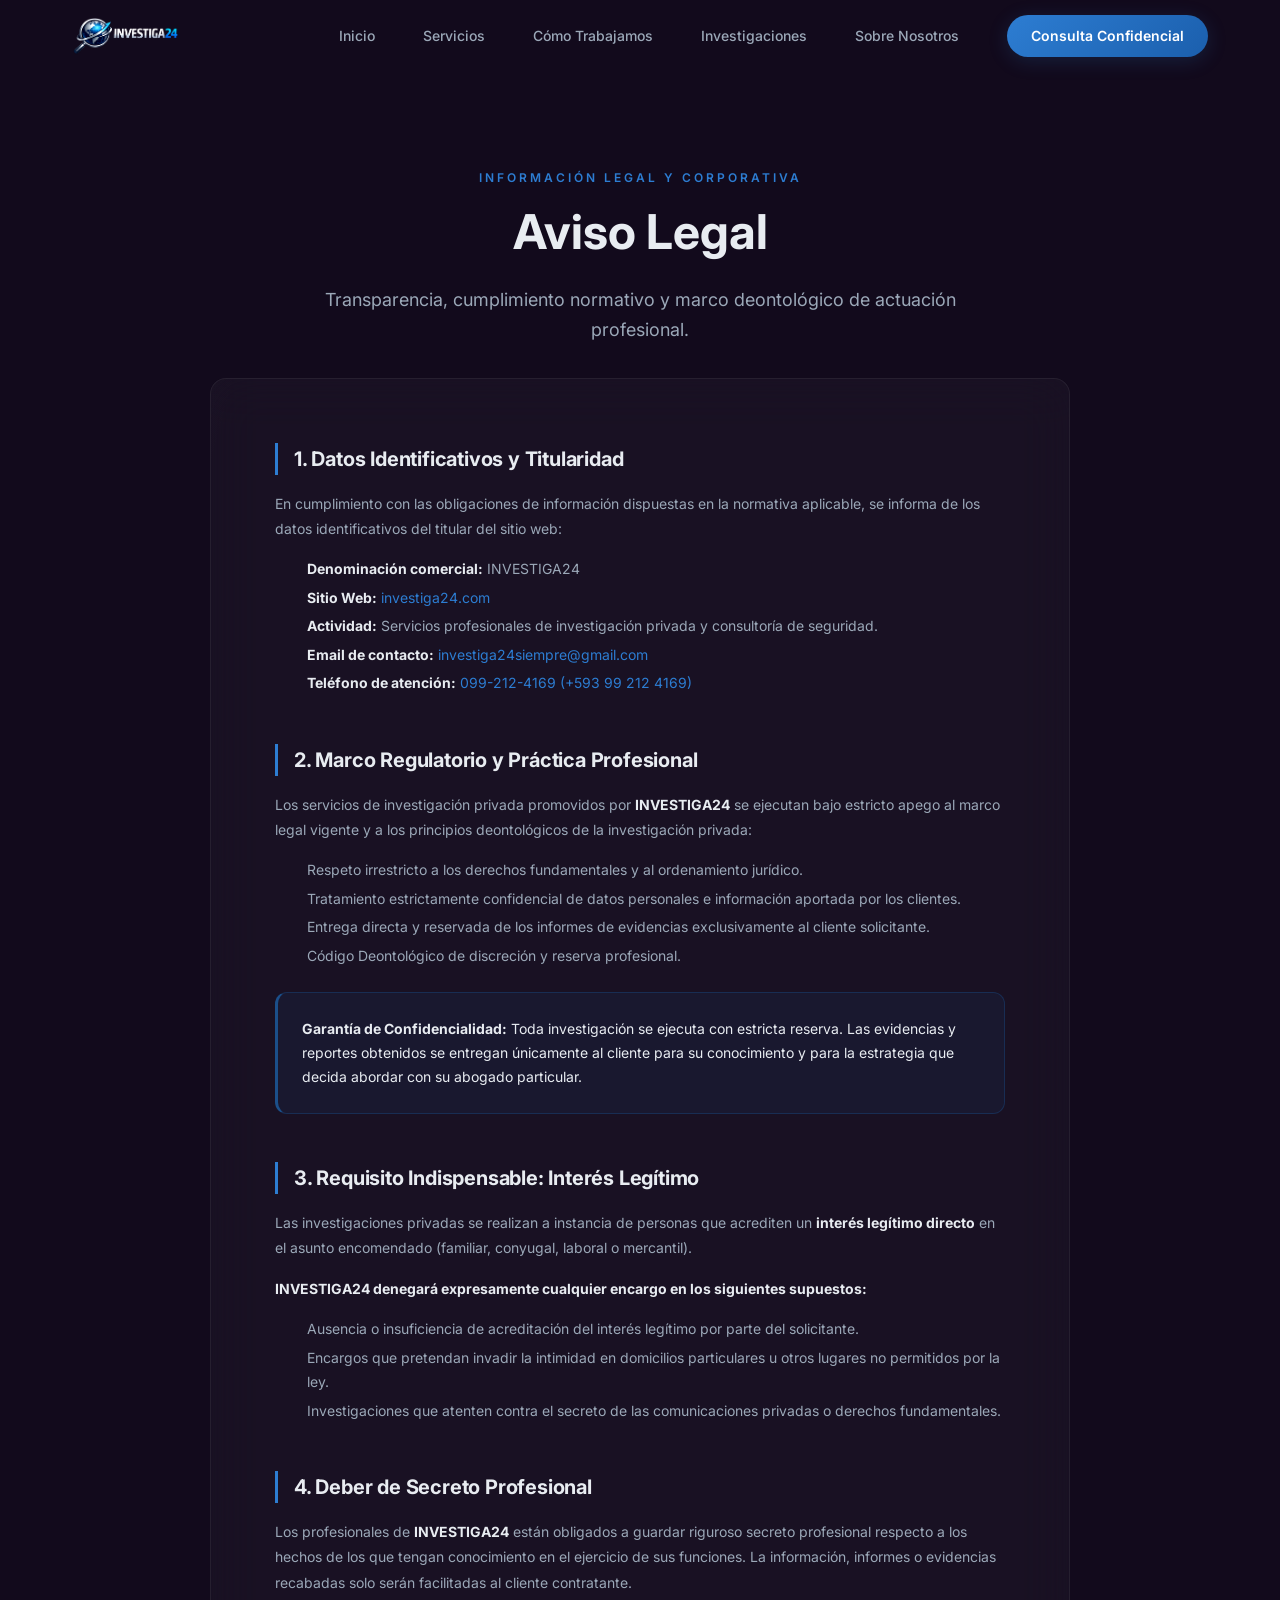
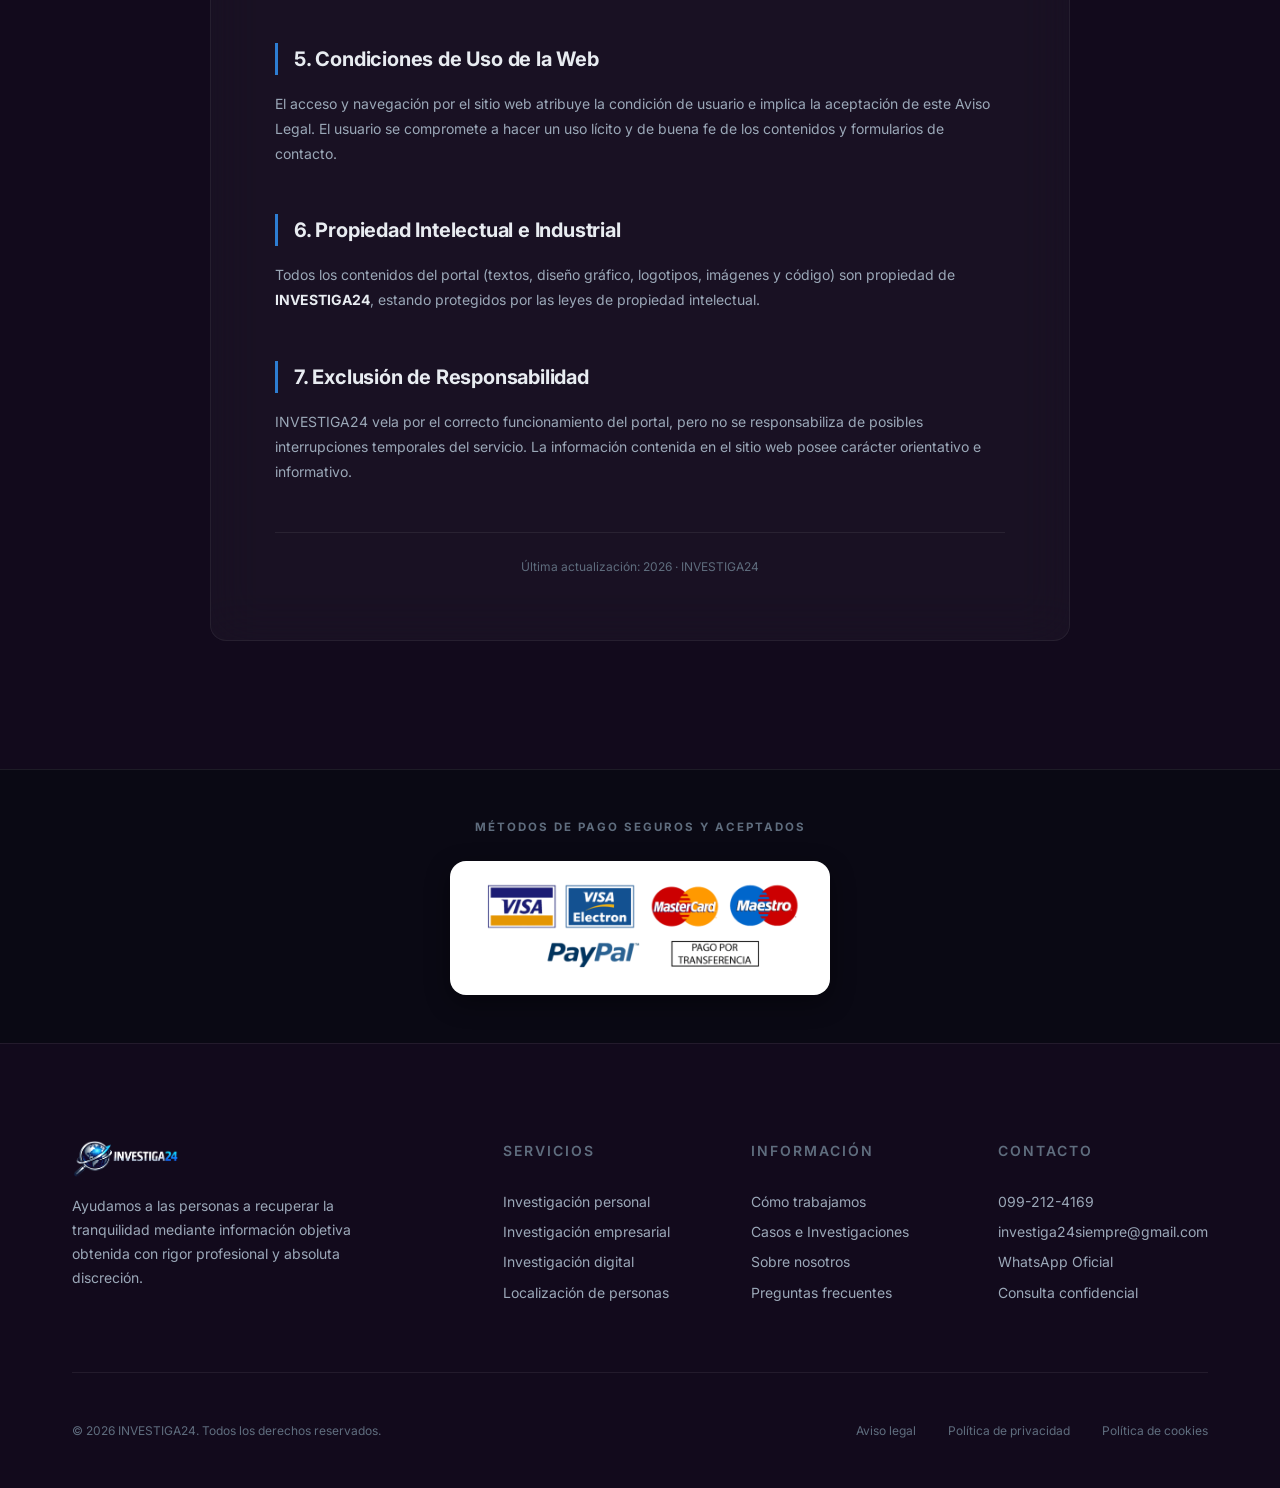
==== commit ba65360c: "Eliminacion de badges de bancos, integracion de banner oficial de logos metodos-pago.png y nueva fot" ====
--- a/web/aviso-legal.html
+++ b/web/aviso-legal.html
@@ -122,20 +122,13 @@
   <!-- Métodos de Pago Flexibles y Seguros -->
   <section class="payment-section">
     <div class="container">
-      <div class="payment-title">Métodos de Pago Seguros y Aceptados (Transferencia &bull; Depósito &bull; Giros Internacionales)</div>
-      <div class="payment-badges-wrap">
-        <span class="pay-badge"><span class="pay-dot"></span> Banco Pichincha</span>
-        <span class="pay-badge"><span class="pay-dot"></span> Banco Guayaquil</span>
-        <span class="pay-badge"><span class="pay-dot"></span> Produbanco</span>
-        <span class="pay-badge"><span class="pay-dot"></span> Banco Internacional</span>
-        <span class="pay-badge"><span class="pay-dot"></span> Banco del Pacífico</span>
-        <span class="pay-badge pay-intl"><span class="pay-dot"></span> Ría Money Transfer</span>
-        <span class="pay-badge pay-intl"><span class="pay-dot"></span> Remitly</span>
+      <div class="payment-title">Métodos de Pago Seguros y Aceptados</div>
+      <div class="payment-banner-box">
+        <img src="img/metodos-pago.png" alt="Métodos de Pago: Visa, MasterCard, Maestro, PayPal, Transferencia" class="payment-img" loading="lazy">
       </div>
     </div>
   </section>
 
-  <!-- Footer -->
   <footer class="footer" id="footer">
     <div class="container">
       <div class="footer-grid">
--- a/web/css/style.css
+++ b/web/css/style.css
@@ -871,19 +871,42 @@
 
 /* --- Métodos de Pago --- */
 .payment-section {
-  padding: var(--space-3xl) 0;
+  padding: var(--space-2xl) 0;
   border-top: 1px solid rgba(255, 255, 255, 0.08);
   background: rgba(6, 9, 15, 0.6);
 }
 
 .payment-title {
   text-align: center;
-  font-size: 12px;
+  font-size: 11.5px;
   font-weight: 700;
   text-transform: uppercase;
   letter-spacing: 2px;
   color: var(--color-text-muted);
-  margin-bottom: var(--space-xl);
+  margin-bottom: var(--space-lg);
+}
+
+.payment-banner-box {
+  display: flex;
+  justify-content: center;
+  align-items: center;
+}
+
+.payment-img {
+  max-width: 380px;
+  width: 100%;
+  height: auto;
+  padding: 10px 18px;
+  background: #ffffff;
+  border-radius: var(--radius-lg);
+  box-shadow: 0 8px 24px rgba(0, 0, 0, 0.4);
+  border: 1px solid rgba(255, 255, 255, 0.2);
+  transition: transform var(--transition-normal);
+}
+
+.payment-img:hover {
+  transform: translateY(-2px);
+  box-shadow: 0 12px 28px rgba(0, 0, 0, 0.5);
 }
 
 .payment-badges-wrap {
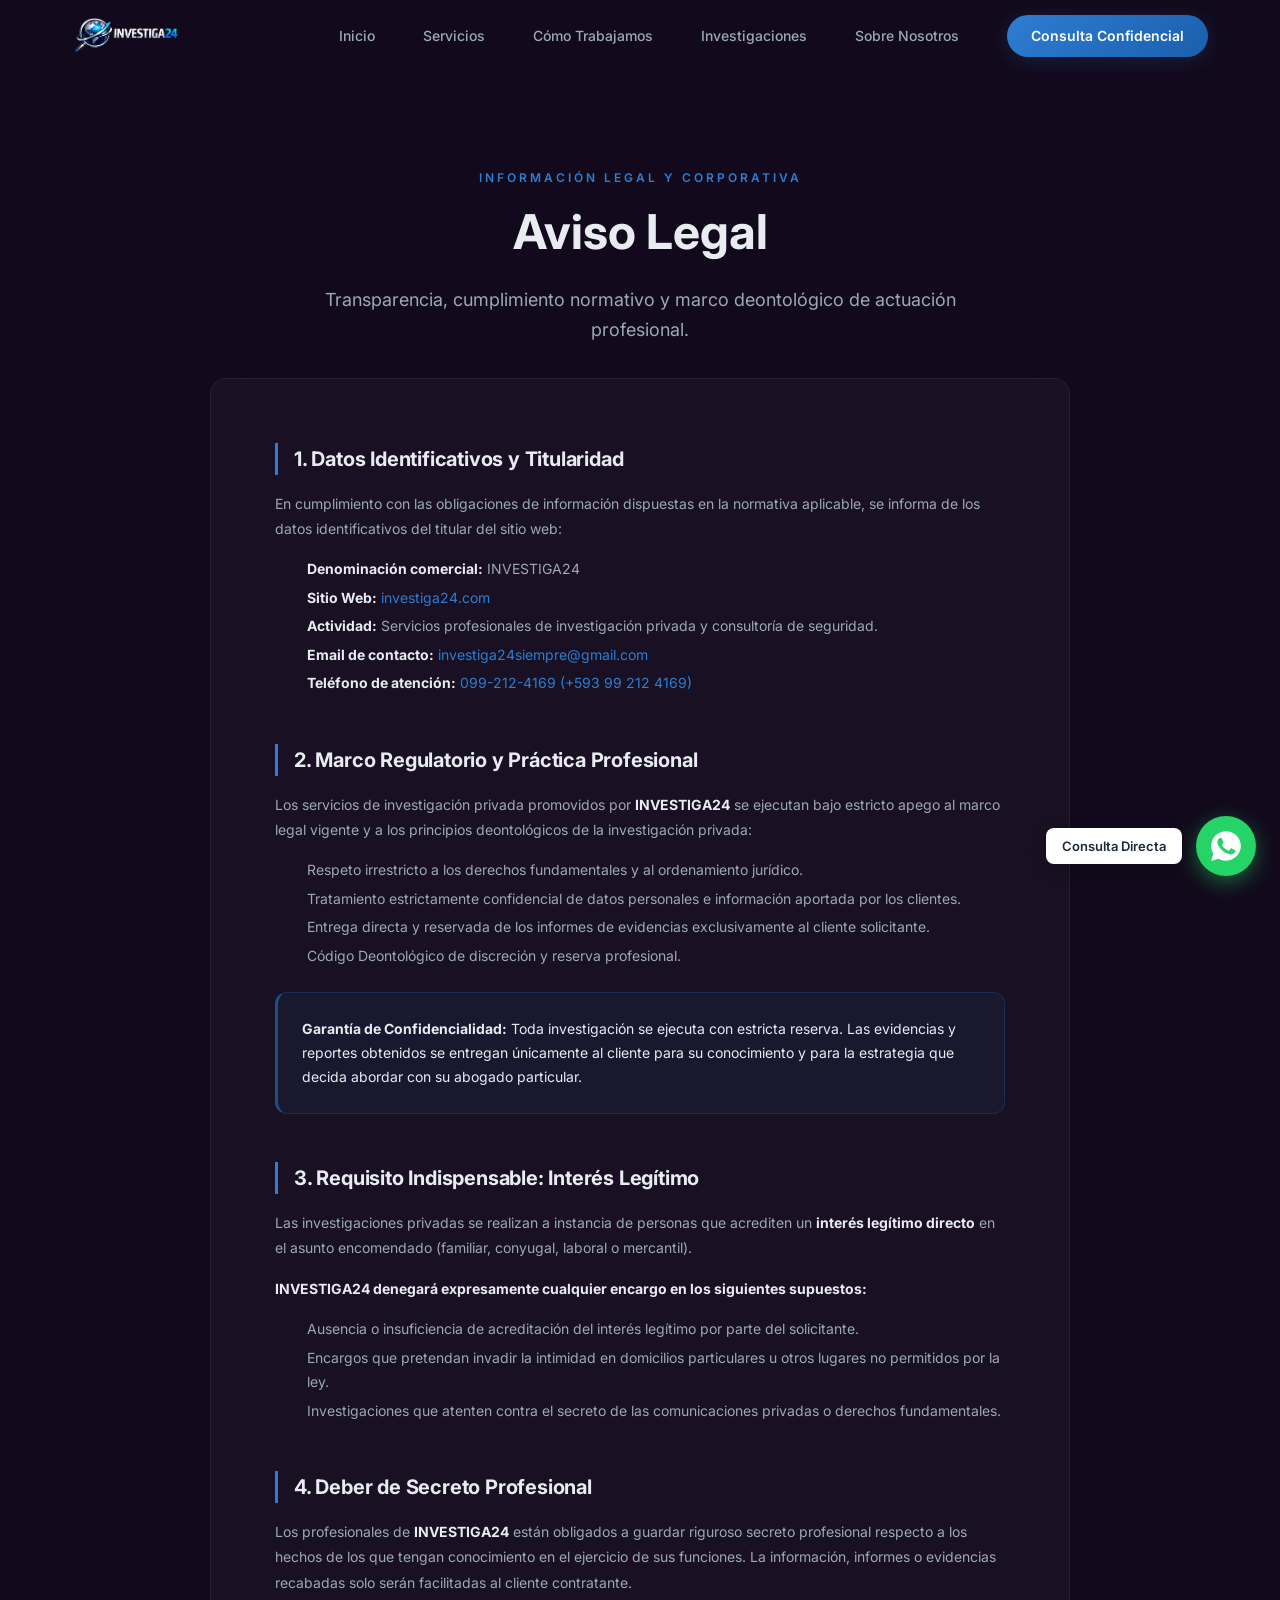
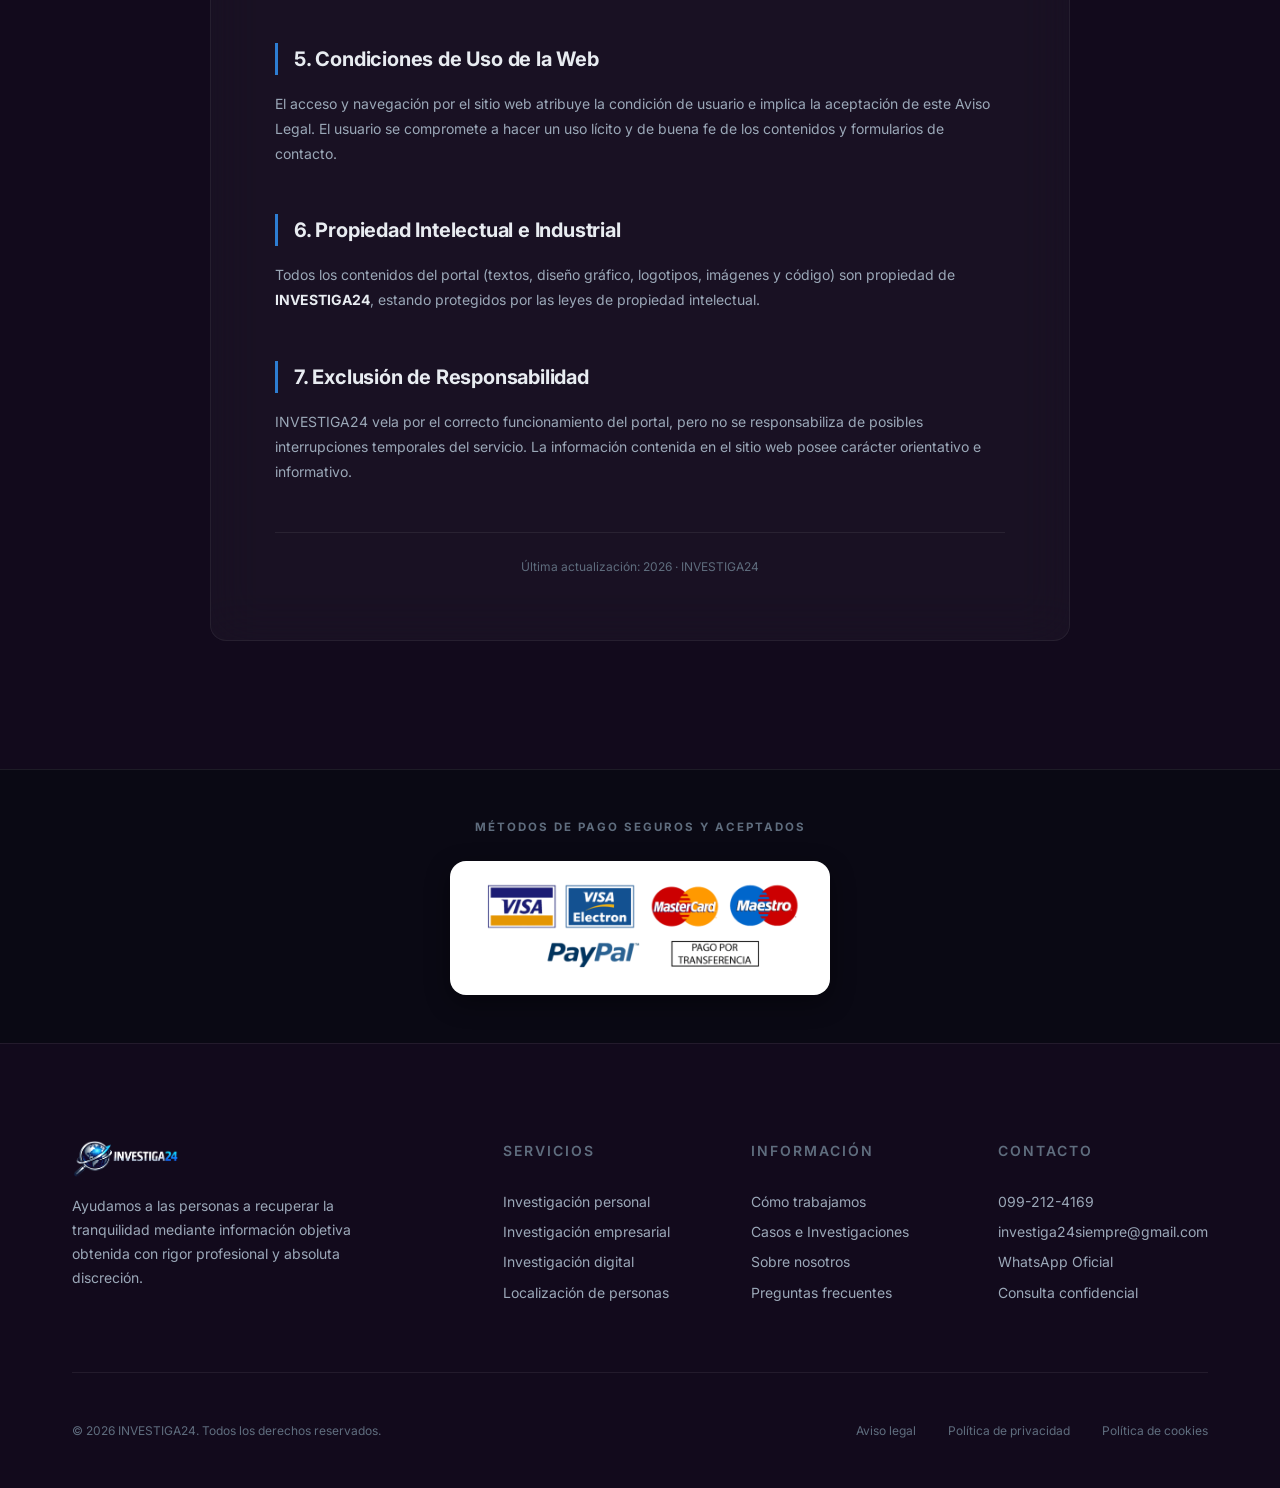
==== commit 748803e0: "Implementacion de boton flotante interactivo de WhatsApp personalizado con popup y tooltip en todas " ====
--- a/web/aviso-legal.html
+++ b/web/aviso-legal.html
@@ -6,7 +6,7 @@
   <title>Aviso Legal — INVESTIGA24 | Marco Regulatorio y Deontológico</title>
   <meta name="description" content="Aviso Legal, términos de uso y marco regulatorio profesional de INVESTIGA24. Detectives privados habilitados conforme a la normativa de seguridad privada.">
   <link rel="canonical" href="https://investiga24.com/aviso-legal.html">
-  <link rel="stylesheet" href="css/style.css?v=3.0">
+  <link rel="stylesheet" href="css/style.css?v=3.2">
   <link rel="icon" type="image/svg+xml" href="data:image/svg+xml,<svg xmlns='http://www.w3.org/2000/svg' viewBox='0 0 100 100'><text y='.9em' font-size='90'>🔍</text></svg>">
 </head>
 <body>
@@ -169,7 +169,7 @@
     </div>
   </footer>
 
-  <script src="js/main.js"></script>
+  <script src="js/main.js?v=3.2"></script>
 </body>
 </html>
 
--- a/web/css/style.css
+++ b/web/css/style.css
@@ -1376,9 +1376,238 @@
     gap: var(--space-md);
     text-align: center;
   }
+  .hero-actions {
+    flex-direction: column;
+    align-items: stretch;
+  }
+  .hero-actions .btn {
+    width: 100%;
+    text-align: center;
+  }
   .cta-contact-info {
     flex-direction: column;
     gap: var(--space-md);
+  }
+}
+
+/* ==========================================================================
+   Floating WhatsApp Custom Widget
+   ========================================================================== */
+.wa-float-container {
+  position: fixed;
+  bottom: 24px;
+  right: 24px;
+  z-index: 99999;
+  font-family: inherit;
+}
+
+.wa-float-btn-wrapper {
+  display: flex;
+  align-items: center;
+  justify-content: flex-end;
+}
+
+.wa-float-tooltip {
+  background: #ffffff;
+  color: #1e293b;
+  font-size: 13px;
+  font-weight: 600;
+  padding: 8px 16px;
+  border-radius: 8px;
+  box-shadow: 0 4px 16px rgba(0, 0, 0, 0.25);
+  white-space: nowrap;
+  margin-right: 14px;
+  cursor: pointer;
+  transition: all 0.3s ease;
+  animation: waFloatPulse 2.5s infinite;
+  user-select: none;
+}
+
+@keyframes waFloatPulse {
+  0%, 100% {
+    transform: translateX(0);
+  }
+  50% {
+    transform: translateX(-4px);
+  }
+}
+
+.wa-float-btn {
+  width: 60px;
+  height: 60px;
+  border-radius: 50%;
+  background: #25D366;
+  border: none;
+  cursor: pointer;
+  box-shadow: 0 6px 20px rgba(37, 211, 102, 0.45);
+  display: flex;
+  align-items: center;
+  justify-content: center;
+  position: relative;
+  transition: all 0.3s cubic-bezier(0.4, 0, 0.2, 1);
+}
+
+.wa-float-btn:hover {
+  transform: scale(1.08);
+  box-shadow: 0 8px 25px rgba(37, 211, 102, 0.65);
+}
+
+.wa-icon-open,
+.wa-icon-close {
+  display: flex;
+  align-items: center;
+  justify-content: center;
+  transition: transform 0.3s ease, opacity 0.3s ease;
+}
+
+.wa-icon-close {
+  display: none;
+}
+
+.wa-float-container.active .wa-icon-open {
+  display: none;
+}
+
+.wa-float-container.active .wa-icon-close {
+  display: flex;
+  animation: waRotateIn 0.3s ease;
+}
+
+@keyframes waRotateIn {
+  from { transform: rotate(-90deg) scale(0.5); opacity: 0; }
+  to { transform: rotate(0deg) scale(1); opacity: 1; }
+}
+
+/* Popup Card */
+.wa-popup-card {
+  position: absolute;
+  bottom: 74px;
+  right: 0;
+  width: 330px;
+  max-width: calc(100vw - 32px);
+  background: #ffffff;
+  border-radius: 16px;
+  box-shadow: 0 16px 45px rgba(0, 0, 0, 0.4);
+  overflow: hidden;
+  opacity: 0;
+  visibility: hidden;
+  transform: translateY(15px) scale(0.95);
+  transition: all 0.3s cubic-bezier(0.16, 1, 0.3, 1);
+}
+
+.wa-float-container.active .wa-popup-card {
+  opacity: 1;
+  visibility: visible;
+  transform: translateY(0) scale(1);
+}
+
+.wa-popup-header {
+  background: linear-gradient(135deg, #128c7e 0%, #25d366 100%);
+  padding: 16px 18px;
+  color: #ffffff;
+  display: flex;
+  gap: 12px;
+  align-items: flex-start;
+}
+
+.wa-header-icon {
+  flex-shrink: 0;
+  margin-top: 2px;
+}
+
+.wa-header-text {
+  flex: 1;
+}
+
+.wa-header-title {
+  margin: 0 0 4px;
+  font-size: 15px;
+  font-weight: 700;
+  color: #ffffff;
+  line-height: 1.2;
+}
+
+.wa-header-sub {
+  margin: 0;
+  font-size: 11.5px;
+  color: rgba(255, 255, 255, 0.92);
+  line-height: 1.4;
+}
+
+.wa-popup-body {
+  padding: 16px;
+  background: #ffffff;
+}
+
+.wa-reply-time {
+  font-size: 11px;
+  color: #64748b;
+  margin-bottom: 12px;
+  text-align: left;
+}
+
+.wa-agent-card {
+  display: flex;
+  align-items: center;
+  gap: 12px;
+  padding: 12px 14px;
+  background: #f8fafc;
+  border: 1px solid #e2e8f0;
+  border-left: 4px solid #22c55e;
+  border-radius: 12px;
+  text-decoration: none;
+  transition: all 0.2s ease;
+}
+
+.wa-agent-card:hover {
+  background: #f0fdf4;
+  border-color: #86efac;
+  transform: translateY(-2px);
+  box-shadow: 0 6px 16px rgba(34, 197, 94, 0.18);
+}
+
+.wa-agent-avatar {
+  flex-shrink: 0;
+  display: flex;
+  align-items: center;
+  justify-content: center;
+}
+
+.wa-agent-info {
+  flex: 1;
+  text-align: left;
+}
+
+.wa-agent-name {
+  font-size: 14px;
+  font-weight: 700;
+  color: #0f172a;
+  margin-bottom: 2px;
+}
+
+.wa-agent-role {
+  font-size: 11.5px;
+  color: #64748b;
+}
+
+.wa-agent-btn {
+  flex-shrink: 0;
+  display: flex;
+  align-items: center;
+  justify-content: center;
+}
+
+@media (max-width: 480px) {
+  .wa-float-container {
+    bottom: 18px;
+    right: 18px;
+  }
+  .wa-popup-card {
+    width: 295px;
+    bottom: 70px;
+  }
+  .wa-float-tooltip {
+    display: none;
   }
 }
 
